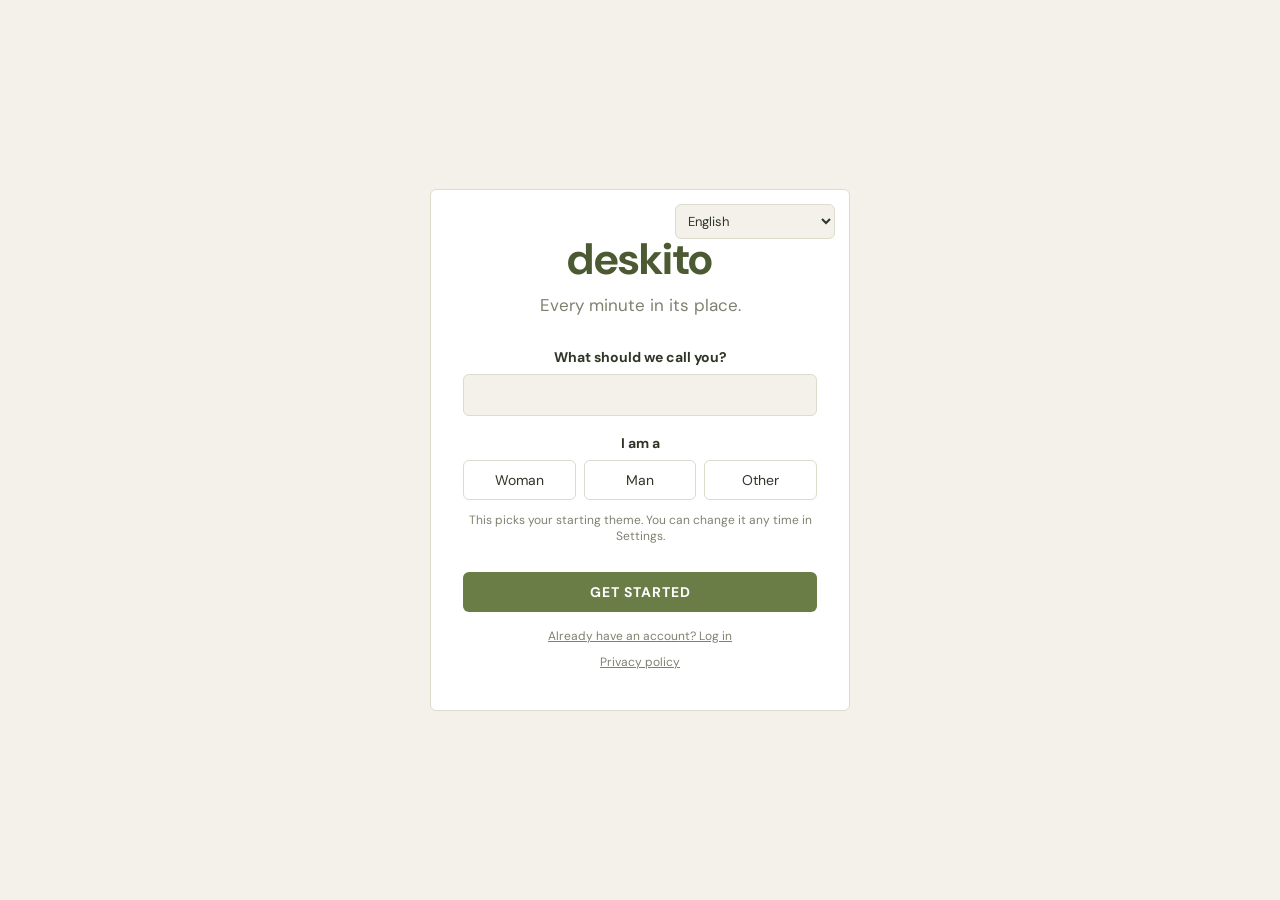
==== index.html @ 8acd98af "Stop the timer when the computer turns off or goes to sleep - While a timer runs, the computer notes" ====
<!DOCTYPE html>
<html lang="en" data-theme="neutral">
<head>
  <meta charset="UTF-8">
  <meta name="viewport" content="width=device-width, initial-scale=1.0">
  <title>Deskito</title>
  <link id="favicon" rel="icon" type="image/svg+xml" href="icon.svg">
  <link rel="manifest" href="manifest.webmanifest">
  <link rel="apple-touch-icon" href="icons/apple-touch-icon.png">
  <meta name="theme-color" content="#241a4d">
  <meta name="apple-mobile-web-app-title" content="Deskito">
  <meta name="description" content="Every minute in its place.">
  <link rel="preconnect" href="https://fonts.googleapis.com">
  <link rel="stylesheet" href="https://fonts.googleapis.com/css2?family=Playfair+Display:ital,wght@0,700;1,700&family=Nunito:wght@400;700&family=Bodoni+Moda:wght@700;800&family=Lato:wght@400;700&family=DM+Sans:wght@400;700&family=Inter:wght@500;600;700&display=swap">
  <link rel="stylesheet" href="styles.css">
  <script src="theme.js"></script>
  <script src="i18n.js"></script>
</head>
<body>
  <header class="topbar">
    <span class="brand">
      <img id="mood-icon" class="mood-icon" src="icon.svg" alt="" width="34" height="34">
      <span class="logo">deskito</span>
    </span>
    <span class="user-area">
      <span id="sync-badge" class="sync-badge"></span>
      <span id="user-name" class="user-name"></span>
    </span>
  </header>

  <div class="layout">
    <nav class="sidebar">
      <a href="#" class="nav-item active" data-view="tracker">Time Tracker</a>
      <a href="#" class="nav-item" data-view="calendar">Calendar</a>
      <a href="#" class="nav-item" data-view="reports">Reports</a>
      <a href="#" class="nav-item" data-view="projects">Projects</a>
      <a href="#" class="nav-item" data-view="settings">Settings</a>
    </nav>

    <main class="content">
      <div class="view tracker-layout" data-view="tracker">
        <div class="tracker-main">
        <div id="notify-banner" class="notify-banner" hidden>
          <span>Allow notifications so Deskito can remind you about events, breaks and alarms, also when it's in the background.</span>
          <button type="button" id="notify-allow" class="start-button small">ALLOW</button>
          <button type="button" id="notify-later" class="link-button">Not now</button>
        </div>
        <section class="timer-bar">
          <input type="text" id="description" placeholder="What are you working on?">
          <select id="entry-type" class="picker" title="Type"></select>
          <select id="entry-project" class="picker" title="Project"></select>
          <details id="entry-tags" class="tag-picker"></details>

          <div id="timer-fields" class="mode-fields">
            <span class="clock"><span id="clock-main">00:00:00</span><span id="clock-fraction" class="clock-fraction">.00</span></span>
            <button id="start-stop" class="start-button">START</button>
            <button id="discard-timer" class="icon-button" title="Discard this timer without saving" hidden>✕</button>
          </div>

          <div id="manual-fields" class="mode-fields" hidden>
            <input type="date" id="manual-date" class="picker">
            <input type="time" id="manual-start" class="picker" title="Start">
            <span>–</span>
            <input type="time" id="manual-end" class="picker" title="End">
            <button id="manual-add" class="start-button">ADD</button>
          </div>

          <div class="mode-switch">
            <button class="mode-button selected" data-mode="timer" title="Timer mode">⏱</button>
            <button class="mode-button" data-mode="manual" title="Manual mode">☰</button>
          </div>
        </section>

        <section class="pomodoro">
          <div class="pomo-display">
            <span id="pomo-phase" class="pomo-phase">Focus</span>
            <span id="pomo-time" class="pomo-time">25:00</span>
          </div>
          <div class="pomo-settings">
            <div class="pomo-presets">
              <button class="pomo-preset" data-work="25" data-break="5">25 / 5</button>
              <button class="pomo-preset" data-work="50" data-break="10">50 / 10</button>
              <button class="pomo-preset" data-work="30" data-break="20">30 / 20</button>
            </div>
            <label class="pomo-custom">
              Own:
              <input id="pomo-work" class="picker tiny" type="number" min="1" max="180" data-pref="pomoWork" title="Focus minutes">
              /
              <input id="pomo-break" class="picker tiny" type="number" min="1" max="120" data-pref="pomoBreak" title="Break minutes">
              min
            </label>
            <label class="checkbox-row"><input type="checkbox" data-pref="pomoTrack"> Track time while focusing</label>
          </div>
          <div class="pomo-controls">
            <button id="pomo-start" class="start-button">START FOCUS</button>
            <button id="pomo-reset" class="secondary-button">Reset</button>
          </div>
        </section>

        <section class="upcoming">
          <div class="week-header">
            <h2>Upcoming</h2>
          </div>
          <form id="upcoming-form" class="upcoming-form">
            <input id="upcoming-title" class="upcoming-title" type="text" placeholder="What's coming up?" required>
            <input id="upcoming-date" type="date" class="picker" title="Date" required>
            <input id="upcoming-start" type="time" class="picker" title="From (optional)">
            <span>–</span>
            <input id="upcoming-end" type="time" class="picker" title="To (optional)">
            <button type="submit" class="start-button">ADD</button>
            <div class="upcoming-options">
              <label class="checkbox-row"><input type="checkbox" id="upcoming-auto-start"> Start the timer automatically</label>
              <select id="upcoming-reminder" class="picker" title="Remind me">
                <option value="">No reminder</option>
                <option value="10">10 min before</option>
                <option value="30">30 min before</option>
                <option value="60">1 hour before</option>
                <option value="120">2 hours before</option>
                <option value="1440">1 day before</option>
              </select>
              <button type="button" id="upcoming-more" class="link-button">More options (end day, notes…)</button>
            </div>
          </form>
          <div id="upcoming-list"></div>
        </section>

        <section class="entries">
          <div class="week-header">
            <h2>Your time</h2>
            <span id="week-total" class="week-total"></span>
          </div>
          <p id="empty-message" class="empty">No time entries yet. Start the timer to track your first one.</p>
          <div id="entry-days"></div>
        </section>
        </div>

        <aside class="tracker-side">
          <div class="mini-cal">
            <div class="mini-header">
              <button id="mini-prev" class="icon-button" title="Previous month">‹</button>
              <span id="mini-month" class="mini-month"></span>
              <button id="mini-next" class="icon-button" title="Next month">›</button>
            </div>
            <div id="mini-grid" class="mini-grid"></div>
            <div class="mini-legend">
              <span><i class="plan-dot plan-task"></i>Task</span>
              <span><i class="plan-dot plan-meeting"></i>Meeting</span>
              <span><i class="plan-dot plan-plan"></i>Plan</span>
              <span><i class="plan-dot plan-other"></i>Other</span>
              <span><i class="mini-line legend"></i>Tracked</span>
            </div>
            <div class="mini-agenda">
              <div id="mini-day-title" class="mini-day-title"></div>
              <ul id="mini-day-list" class="mini-day-list"></ul>
              <div class="mini-actions">
                <button id="mini-add" class="secondary-button small">+ Add plan</button>
                <button id="mini-open" class="secondary-button small">Open in calendar</button>
              </div>
            </div>
          </div>
          <div class="mini-cal alarms-card">
            <div class="mini-header"><span class="mini-month">⏰ Alarms</span></div>
            <form id="alarm-form" class="alarm-form">
              <input id="alarm-time" type="time" class="picker" required>
              <select id="alarm-repeat" class="picker" title="Repeat">
                <option value="once">Once</option>
                <option value="daily">Every day</option>
                <option value="weekdays">Weekdays</option>
                <option value="weekends">Weekends</option>
              </select>
              <input id="alarm-label" type="text" class="text-input small" placeholder="Label (optional)">
              <button type="submit" class="start-button small">ADD</button>
            </form>
            <ul id="alarm-list" class="alarm-list"></ul>
            <p class="hint left">Signed in, alarms pop up even when Deskito is closed. Otherwise keep it open or minimised.</p>
          </div>
        </aside>
      </div>

      <div class="view" data-view="calendar" hidden>
        <div class="cal-toolbar">
          <h2 id="cal-title" class="page-title cal-title"></h2>
          <div class="cal-nav">
            <button id="cal-prev" class="secondary-button small" title="Previous">‹</button>
            <button id="cal-today" class="secondary-button small">Today</button>
            <button id="cal-next" class="secondary-button small" title="Next">›</button>
          </div>
          <div class="cal-views">
            <button class="cal-view-button pomo-preset" data-cal-view="week">Week</button>
            <button class="cal-view-button pomo-preset" data-cal-view="month">Month</button>
          </div>
          <label class="checkbox-row"><input type="checkbox" id="cal-show-tracked" checked> Show tracked time</label>
          <label id="cal-shared-row" class="checkbox-row" hidden><input type="checkbox" id="cal-show-shared" checked> Show shared calendars</label>
          <span class="spacer"></span>
          <button id="cal-add" class="start-button">+ ADD PLAN</button>
        </div>
        <p class="cal-hint">Click an empty spot in the week to plan something at that time.</p>
        <div id="cal-body" class="cal-body"></div>
      </div>

      <div class="view" data-view="reports" hidden>
        <div class="cal-toolbar">
          <h2 class="page-title cal-title">Reports</h2>
          <span class="spacer"></span>
          <button id="export-csv" class="secondary-button small">⬇ Export to Excel (CSV)</button>
          <button id="export-pdf" class="secondary-button small">🖨 Print / save as PDF</button>
        </div>

        <div class="panel report-filters">
          <select id="report-range" class="picker" title="Period">
            <option value="today">Today</option>
            <option value="this-week" selected>This week</option>
            <option value="last-week">Last week</option>
            <option value="this-month">This month</option>
            <option value="last-month">Last month</option>
            <option value="this-year">This year</option>
            <option value="custom">Custom…</option>
          </select>
          <span id="report-custom" class="report-custom" hidden>
            <input id="report-from" type="date" class="picker"> – <input id="report-to" type="date" class="picker">
          </span>
          <select id="report-project" class="picker" title="Project"></select>
          <select id="report-tag" class="picker" title="Tag"></select>
          <select id="report-type" class="picker" title="Type"></select>
          <input id="report-text" type="search" class="picker" placeholder="Description contains…">
        </div>

        <div class="report-tabs">
          <button class="report-tab pomo-preset selected" data-report-tab="summary">Summary</button>
          <button class="report-tab pomo-preset" data-report-tab="detailed">Detailed</button>
          <button class="report-tab pomo-preset" data-report-tab="weekly">Weekly</button>
          <button class="report-tab pomo-preset" data-report-tab="attendance">Attendance</button>
          <button class="report-tab pomo-preset" data-report-tab="assignments">Planned vs tracked</button>
        </div>

        <div id="report-body" class="report-body"></div>
      </div>

      <div class="view" data-view="projects" hidden>
        <h2 class="page-title">Projects</h2>
        <form id="project-form" class="panel inline-form">
          <input id="project-name" class="text-input" type="text" placeholder="Project name" required>
          <input id="project-color" type="color" class="color-input" title="Colour">
          <input id="project-budget" class="text-input small" type="number" min="0" step="0.5" placeholder="Budget (hours)">
          <select id="project-privacy" class="picker">
            <option value="public">Public</option>
            <option value="private">Private</option>
          </select>
          <button type="submit" class="start-button">ADD PROJECT</button>
        </form>

        <label class="checkbox-row"><input type="checkbox" id="show-archived"> Show archived projects</label>
        <div id="project-list" class="project-list"></div>

        <h2 class="page-title section-title">Tags</h2>
        <form id="tag-form" class="panel inline-form">
          <input id="tag-name" class="text-input" type="text" placeholder="Tag name, e.g. admin" required>
          <button type="submit" class="start-button">ADD TAG</button>
        </form>
        <div id="tag-list" class="chip-list"></div>
      </div>

      <div class="view" data-view="settings" hidden>
        <h2 class="page-title">Settings</h2>
        <div class="panel">
          <label class="field-label" for="settings-language">Language</label>
          <select id="settings-language" class="picker language-select"></select>
          <label class="field-label" for="settings-name">Your name</label>
          <input id="settings-name" class="text-input" type="text">

          <p class="field-label">Theme</p>
          <div class="theme-options">
            <button type="button" class="theme-option" data-theme-choice="feminine">
              <span class="swatches"><i style="background:#fdf6f4"></i><i style="background:#d77a93"></i><i style="background:#a14e67"></i></span>
              Feminine
            </button>
            <button type="button" class="theme-option" data-theme-choice="old-money">
              <span class="swatches"><i style="background:#14213a"></i><i style="background:#b89b5e"></i><i style="background:#6e1f2b"></i></span>
              Old money
            </button>
            <button type="button" class="theme-option" data-theme-choice="neutral">
              <span class="swatches"><i style="background:#f3f1ea"></i><i style="background:#6b7d47"></i><i style="background:#4b5a32"></i></span>
              Neutral
            </button>
          </div>

          <p class="field-label">Appearance</p>
          <div class="appearance-options">
            <button type="button" class="pomo-preset appearance-option" data-appearance="light">☀ Light</button>
            <button type="button" class="pomo-preset appearance-option" data-appearance="dark">🌙 Dark</button>
            <button type="button" class="pomo-preset appearance-option" data-appearance="system">💻 Same as my device</button>
          </div>
          <p id="device-mode" class="hint left"></p>

          <p class="field-label">Welcome screen</p>
          <button type="button" id="show-welcome" class="secondary-button">Show welcome screen again</button>
        </div>

        <h2 class="page-title section-title">Account</h2>
        <div class="panel settings-list">
          <div id="account-signed-out">
            <p class="setting-row">Create a free account to keep your data safe and use Deskito on all your devices.</p>
            <div class="project-actions">
              <button type="button" id="account-signup" class="start-button small">CREATE ACCOUNT</button>
              <button type="button" id="account-login" class="secondary-button small">Log in</button>
            </div>
          </div>
          <div id="account-signed-in" hidden>
            <p id="account-email" class="account-email"></p>
            <p id="account-status" class="setting-row"></p>
            <div class="project-actions">
              <button type="button" id="account-sync" class="secondary-button small">Sync now</button>
              <button type="button" id="account-logout" class="secondary-button small">Log out</button>
            </div>
          </div>
        </div>

        <h2 class="page-title section-title">Sharing</h2>
        <div class="panel settings-list">
          <p id="sharing-signed-out" class="setting-row">Log in to share your calendar with someone.</p>
          <div id="sharing-signed-in" hidden>
            <p class="setting-row">Share your calendar with someone you choose. They can see your plans, but can't change them.</p>
            <form id="share-form" class="inline-row share-form">
              <input id="share-email" class="text-input" type="email" placeholder="Their email" required>
              <button type="submit" class="start-button small">SEND REQUEST</button>
            </form>
            <div id="share-lists" class="share-lists"></div>
          </div>
        </div>

        <h2 class="page-title section-title">Help from Deskito support</h2>
        <div class="panel settings-list">
          <p class="setting-row">Your synced data is locked on your device, so nobody else can read it – not even Deskito. If you need help, you can give support a copy of your data. You can take it back at any time.</p>
          <p id="support-signed-out" class="setting-row">Log in first to use this.</p>
          <div id="support-signed-in" hidden>
            <p id="support-status" class="account-email"></p>
            <div class="project-actions">
              <button type="button" id="support-give" class="secondary-button small">Give support access</button>
              <button type="button" id="support-update" class="secondary-button small" hidden>Update the copy</button>
              <button type="button" id="support-take-back" class="secondary-button small danger" hidden>Take back access</button>
            </div>
          </div>
          <p class="setting-row"><a class="privacy-link" href="privacy.html" target="_blank" rel="noopener">Privacy policy</a></p>
        </div>

        <h2 class="page-title section-title">Backup</h2>
        <div class="panel settings-list">
          <p class="setting-row">Your data lives only in this browser. Download a backup now and then, and use it to move your data to another computer or browser.</p>
          <div class="project-actions">
            <button type="button" id="backup-download" class="secondary-button small">⬇ Download backup</button>
            <label class="secondary-button small file-button">
              ⬆ Restore from backup
              <input id="backup-restore" type="file" accept=".json,application/json" hidden>
            </label>
          </div>
          <p class="setting-row">Start fresh (download a backup first if you might want it back):</p>
          <div class="project-actions">
            <button type="button" id="clear-entries" class="secondary-button small danger">Delete all time entries</button>
            <button type="button" id="clear-plans" class="secondary-button small danger">Delete all calendar plans</button>
          </div>
        </div>

        <h2 class="page-title section-title">Breaks</h2>
        <div class="panel settings-list">
          <label class="checkbox-row"><input type="checkbox" data-pref="breakAlarm"> Remind me to take a break automatically</label>
          <label class="setting-row">
            After working for
            <input class="picker tiny" type="number" min="5" max="480" data-pref="breakAfterMin"> <span>minutes,</span>
            <span>take a</span>
            <input class="picker tiny" type="number" min="1" max="120" data-pref="breakLengthMin"> minute break
          </label>
        </div>

        <h2 class="page-title section-title">Reminders</h2>
        <div class="panel settings-list">
          <label class="checkbox-row"><input type="checkbox" data-pref="remindTrack"> Remind me when I'm not tracking</label>
          <label class="setting-row">
            Every
            <input class="picker tiny" type="number" min="5" max="240" data-pref="remindEveryMin"> <span>minutes,</span>
            <span>on weekdays between</span>
            <input class="picker" type="time" data-pref="workStart"> and
            <input class="picker" type="time" data-pref="workEnd">
          </label>
          <label class="setting-row">
            Warn me if a timer runs longer than
            <input class="picker tiny" type="number" min="1" max="24" data-pref="longTimerHours"> hours
          </label>
          <label class="checkbox-row"><input type="checkbox" data-pref="stopWhenAway"> Stop the timer when my computer turns off or goes to sleep</label>
          <label class="setting-row">
            When it was away for more than
            <input class="picker tiny" type="number" min="2" max="240" data-pref="awayStopMin"> minutes
          </label>
          <p class="hint left">It stops at the moment the computer went away. Not on phones and tablets, since they pause apps all the time.</p>
          <div class="notify-test-row">
            <button type="button" id="allow-notifications" class="secondary-button small">Allow desktop notifications</button>
            <button type="button" id="test-notification" class="secondary-button small">Send a test in 10 seconds</button>
          </div>
          <p class="hint left">Press the test, then switch to another app (like Discord). If nothing pops up:</p>
          <ul class="notify-tips">
            <li>Windows: Settings → System → Notifications → turn on your browser, and turn off Do not disturb.</li>
            <li>Windows may hide pop-ups while a game or full-screen app is open (Settings → System → Notifications → Turn on do not disturb automatically).</li>
            <li>Edge puts background tabs to sleep: install Deskito as an app, or add it under Settings → System and performance → Never put these sites to sleep.</li>
            <li>Signed in? Then alarms and reminders also arrive when Deskito is closed. Not signed in, Deskito has to stay open (minimised is fine).</li>
          </ul>
        </div>
      </div>
    </main>
  </div>

  <div id="welcome" class="welcome" hidden>
    <form id="welcome-form" class="welcome-card">
      <select id="welcome-language" class="picker language-select welcome-language" title="Language"></select>
      <h1 class="welcome-logo">deskito</h1>
      <p class="slogan">Every minute in its place.</p>

      <label class="field-label" for="welcome-name">What should we call you?</label>
      <input id="welcome-name" class="text-input" type="text" required autocomplete="given-name">

      <p class="field-label">I am a</p>
      <div class="choices">
        <label class="choice"><input type="radio" name="answer" value="woman" required><span>Woman</span></label>
        <label class="choice"><input type="radio" name="answer" value="man"><span>Man</span></label>
        <label class="choice"><input type="radio" name="answer" value="other"><span>Other</span></label>
      </div>
      <p class="hint">This picks your starting theme. You can change it any time in Settings.</p>

      <button type="submit" class="start-button">GET STARTED</button>
      <button type="button" id="welcome-login" class="link-button welcome-login">Already have an account? Log in</button>
      <a class="privacy-link welcome-privacy" href="privacy.html" target="_blank" rel="noopener">Privacy policy</a>
    </form>
  </div>

  <dialog id="auth-dialog" class="dialog auth-dialog">
    <form id="auth-form">
      <h2 id="auth-title" class="page-title">Log in</h2>
      <p id="auth-intro" class="setting-row" hidden></p>
      <div id="auth-email-row">
        <label class="field-label" for="auth-email">Email</label>
        <input id="auth-email" class="text-input" type="email" autocomplete="email" required>
      </div>
      <div id="auth-password-row">
        <label class="field-label" for="auth-password">Password</label>
        <input id="auth-password" class="text-input" type="password" autocomplete="current-password" minlength="6" required>
      </div>
      <p id="auth-message" class="auth-message" hidden></p>
      <div class="auth-links">
        <button type="button" id="auth-switch" class="link-button"></button>
        <button type="button" id="auth-forgot" class="link-button">Forgot password?</button>
      </div>
      <div class="dialog-actions">
        <span class="spacer"></span>
        <button type="button" id="auth-cancel" class="secondary-button">Cancel</button>
        <button type="submit" id="auth-submit" class="start-button">LOG IN</button>
      </div>
    </form>
  </dialog>

  <dialog id="vault-dialog" class="dialog auth-dialog">
    <form id="vault-form">
      <h2 id="vault-title" class="page-title">Unlock your data</h2>
      <p id="vault-text" class="setting-row"></p>
      <div id="vault-recovery-row" hidden>
        <label class="field-label" for="vault-recovery">Recovery key</label>
        <input id="vault-recovery" class="text-input recovery-input" type="text" autocomplete="off" spellcheck="false" placeholder="XXXX-XXXX-XXXX-XXXX-XXXX">
      </div>
      <div id="vault-password-row">
        <label class="field-label" for="vault-password">Password</label>
        <input id="vault-password" class="text-input" type="password" autocomplete="current-password">
      </div>
      <div id="vault-show-row" hidden>
        <p id="vault-show-key" class="recovery-key"></p>
        <div class="project-actions">
          <button type="button" id="vault-copy" class="secondary-button small">Copy</button>
          <button type="button" id="vault-download" class="secondary-button small">⬇ Download as a file</button>
        </div>
        <label class="checkbox-row saved-check"><input type="checkbox" id="vault-saved"> I've saved my recovery key</label>
      </div>
      <p id="vault-message" class="auth-message error" hidden></p>
      <div class="auth-links">
        <button type="button" id="vault-link-a" class="link-button" hidden></button>
        <button type="button" id="vault-link-b" class="link-button" hidden></button>
      </div>
      <div class="dialog-actions">
        <span class="spacer"></span>
        <button type="button" id="vault-cancel" class="secondary-button">Cancel</button>
        <button type="submit" id="vault-submit" class="start-button">UNLOCK</button>
      </div>
    </form>
  </dialog>

  <dialog id="alarm-dialog" class="dialog alarm-dialog">
    <p class="alarm-ring-icon">⏰</p>
    <p id="alarm-ring-time" class="alarm-ring-time"></p>
    <p id="alarm-ring-label" class="alarm-ring-label"></p>
    <div class="dialog-actions">
      <button type="button" id="alarm-snooze" class="secondary-button">Snooze 5 min</button>
      <span class="spacer"></span>
      <button type="button" id="alarm-stop" class="start-button">STOP</button>
    </div>
  </dialog>

  <dialog id="confirm-dialog" class="dialog confirm-dialog">
    <p class="confirm-message"></p>
    <div class="dialog-actions">
      <span class="spacer"></span>
      <button type="button" class="secondary-button confirm-no">Cancel</button>
      <button type="button" class="start-button confirm-yes">Delete</button>
    </div>
  </dialog>

  <div id="toasts" class="toasts" aria-live="polite"></div>
  <div id="chart-tip" class="chart-tip" hidden></div>

  <dialog id="plan-dialog" class="dialog">
    <form id="plan-form">
      <h2 id="plan-dialog-title" class="page-title">New plan</h2>
      <label class="field-label" for="plan-title">What</label>
      <input id="plan-title" class="text-input" type="text" placeholder="e.g. Team meeting" required>

      <div class="dialog-row">
        <div>
          <label class="field-label" for="plan-type">Type</label>
          <select id="plan-type" class="picker"></select>
        </div>
        <div>
          <label class="field-label" for="plan-project">Project</label>
          <select id="plan-project" class="picker"></select>
        </div>
        <div>
          <label class="field-label" for="plan-color">Colour</label>
          <div class="plan-color-field">
            <input id="plan-color" type="color" class="color-input">
            <button type="button" id="plan-color-reset" class="link-button" hidden>Use type colour</button>
          </div>
        </div>
      </div>

      <div id="plan-other-row" hidden>
        <label class="field-label" for="plan-other-label">What kind of thing is it?</label>
        <input id="plan-other-label" class="text-input" type="text" placeholder="e.g. Date, Trip, Dentist, Birthday" list="other-suggestions">
        <datalist id="other-suggestions">
          <option value="Date">
          <option value="Trip">
          <option value="Appointment">
          <option value="Birthday">
          <option value="Sport">
          <option value="Personal">
          <option value="Shopping">
          <option value="Concert">
          <option value="Night out">
          <option value="Party">
          <option value="Exam">
          <option value="Class">
          <option value="Gym">
        </datalist>
      </div>

      <div class="dialog-row">
        <div>
          <label class="field-label" for="plan-date">Starts</label>
          <input id="plan-date" type="date" class="picker" required>
        </div>
        <div>
          <label class="field-label" for="plan-start">At</label>
          <input id="plan-start" type="time" class="picker">
        </div>
      </div>
      <div class="dialog-row">
        <div>
          <label class="field-label" for="plan-end-date">Ends</label>
          <input id="plan-end-date" type="date" class="picker">
        </div>
        <div>
          <label class="field-label" for="plan-end">At</label>
          <input id="plan-end" type="time" class="picker">
        </div>
      </div>
      <p class="hint left">No times = all day. No end = it has no set end.</p>

      <label class="checkbox-row plan-option"><input type="checkbox" id="plan-auto-start"> Start the timer automatically when it begins</label>

      <p class="field-label">Remind me</p>
      <div class="reminder-options" id="plan-reminders">
        <label class="reminder-option"><input type="checkbox" value="10"> <span>10 min before</span></label>
        <label class="reminder-option"><input type="checkbox" value="30"> <span>30 min before</span></label>
        <label class="reminder-option"><input type="checkbox" value="60"> <span>1 hour before</span></label>
        <label class="reminder-option"><input type="checkbox" value="120"> <span>2 hours before</span></label>
        <label class="reminder-option"><input type="checkbox" value="1440"> <span>1 day before</span></label>
      </div>

      <label class="field-label" for="plan-notes">Notes</label>
      <textarea id="plan-notes" class="text-input notes" rows="3"></textarea>

      <div class="dialog-actions">
        <button type="button" id="plan-delete" class="secondary-button danger">Delete</button>
        <button type="button" id="plan-timer" class="secondary-button">▶ Start timer</button>
        <button type="button" id="plan-done" class="secondary-button">✓ Mark as done</button>
        <span class="spacer"></span>
        <button type="button" id="plan-cancel" class="secondary-button">Cancel</button>
        <button type="submit" class="start-button">SAVE</button>
      </div>
    </form>
  </dialog>

  <dialog id="entry-dialog" class="dialog">
    <form id="entry-form">
      <h2 class="page-title">Edit entry</h2>
      <label class="field-label" for="edit-description">Description</label>
      <input id="edit-description" class="text-input" type="text">

      <div class="dialog-row">
        <div>
          <label class="field-label" for="edit-type">Type</label>
          <select id="edit-type" class="picker"></select>
        </div>
        <div>
          <label class="field-label" for="edit-project">Project</label>
          <select id="edit-project" class="picker"></select>
        </div>
      </div>

      <p class="field-label">Tags</p>
      <details id="edit-tags" class="tag-picker"></details>

      <div class="dialog-row">
        <div>
          <label class="field-label" for="edit-date">Date</label>
          <input id="edit-date" type="date" class="picker" required>
        </div>
        <div>
          <label class="field-label" for="edit-start">Start</label>
          <input id="edit-start" type="time" class="picker" required>
        </div>
        <div>
          <label class="field-label" for="edit-end">End</label>
          <input id="edit-end" type="time" class="picker" required>
        </div>
      </div>

      <div class="dialog-actions">
        <button type="button" id="edit-delete" class="secondary-button danger">Delete</button>
        <span class="spacer"></span>
        <button type="button" id="edit-cancel" class="secondary-button">Cancel</button>
        <button type="submit" class="start-button">SAVE</button>
      </div>
    </form>
  </dialog>

  <script src="lang/bs.js"></script>
  <script src="lang/hr.js"></script>
  <script src="lang/sr.js"></script>
  <script src="lang/tr.js"></script>
  <script src="lang/de.js"></script>
  <script src="lang/fr.js"></script>
  <script src="lang/it.js"></script>
  <script src="lang/zh.js"></script>
  <script src="lang/ja.js"></script>
  <script src="lang/ko.js"></script>
  <script src="lang/ar.js"></script>
  <script src="lang/accounts.js"></script>
  <script src="lang/sharing.js"></script>
  <script src="lang/privacy.js"></script>
  <script src="lang/events.js"></script>
  <script src="lang/reminders.js"></script>
  <script src="lang/notifications.js"></script>
  <script>
    translatePage();
    fillLanguageSelects();
  </script>
  <script src="data.js"></script>
  <script src="app.js"></script>
  <script src="projects.js"></script>
  <script src="welcome.js"></script>
  <script src="nav.js"></script>
  <script src="settings.js"></script>
  <script src="pomodoro.js"></script>
  <script src="calendar.js"></script>
  <script src="events.js"></script>
  <script src="reminders.js"></script>
  <script src="away.js"></script>
  <script src="reports.js"></script>
  <script src="icons.js"></script>
  <!-- Supabase's official code (version 2.49.4), kept in the project so it works offline -->
  <script src="vendor/supabase.js"></script>
  <script src="crypto.js"></script>
  <script src="vault.js"></script>
  <script src="sync.js"></script>
  <script src="sharing.js"></script>
  <script src="support.js"></script>
  <script src="push.js"></script>
  <script>
    // Works offline once installed (only on the website, not when opened as a file)
    if ("serviceWorker" in navigator && location.protocol.startsWith("http")) {
      // When a newer version takes over, reload once so the page uses the new files
      const hadOlderVersion = Boolean(navigator.serviceWorker.controller);
      navigator.serviceWorker.addEventListener("controllerchange", () => {
        if (hadOlderVersion) location.reload();
      });
      navigator.serviceWorker.register("sw.js");
    }
  </script>
</body>
</html>
---- styles.css ----
* {
  box-sizing: border-box;
  margin: 0;
  padding: 0;
}

/* Themes: each one sets the same list of colours, fonts and shapes */
[data-theme="feminine"] {
  --bg: #fdf6f4;
  --surface: #fff;
  --sidebar-bg: #fff;
  --border: #f3dfe0;
  --text: #5a3f47;
  --text-muted: #a1838a;
  --topbar-bg: #fff;
  --topbar-border: #f3dfe0;
  --logo-color: #c06c84;
  --heading-color: #c06c84;
  --plan-task: #d77a93;
  --plan-meeting: #9b6fb5;
  --plan-plan: #e8a87c;
  --plan-other: #7fb7a4;
  --logo-style: italic;
  --logo-case: none;
  --logo-spacing: 0;
  --nav-text: #9b7f86;
  --nav-hover-bg: #fdf0f2;
  --nav-active-bg: #fbe4e8;
  --nav-active-text: #b0566f;
  --accent: #d77a93;
  --button-bg: #d77a93;
  --button-hover: #c4627d;
  --button-text: #fff;
  --button-border: transparent;
  --stop-bg: #a14e67;
  --stop-hover: #8a3f56;
  --radius: 14px;
  --button-radius: 22px;
  --shadow: 0 2px 10px rgba(192, 108, 132, 0.12);
  --font-body: "Nunito", sans-serif;
  --font-heading: "Playfair Display", serif;
  --font-numbers: "Nunito", sans-serif;
  --numbers-weight: 700;
}

[data-theme="old-money"] {
  --bg: #f6f1e6;
  --surface: #fffdf8;
  --sidebar-bg: #1b2a47;
  --border: #ddd0ae;
  --text: #1f2a3c;
  --text-muted: #7a7462;
  --topbar-bg: #14213a;
  --topbar-border: #b89b5e;
  --logo-color: #d4b876;
  --heading-color: #14213a;
  --plan-task: #b89b5e;
  --plan-meeting: #6e1f2b;
  --plan-plan: #2f5d50;
  --plan-other: #7a7462;
  --logo-style: normal;
  --logo-case: uppercase;
  --logo-spacing: 3px;
  --nav-text: #b9c0cf;
  --nav-hover-bg: #22335a;
  --nav-active-bg: #22335a;
  --nav-active-text: #f6f1e6;
  --accent: #b89b5e;
  --button-bg: #14213a;
  --button-hover: #22335a;
  --button-text: #f6f1e6;
  --button-border: #b89b5e;
  --stop-bg: #6e1f2b;
  --stop-hover: #571822;
  --radius: 0;
  --button-radius: 0;
  --shadow: none;
  --font-body: "Lato", sans-serif;
  --font-heading: "Bodoni Moda", serif;
  --font-numbers: "Bodoni Moda", serif;
  --numbers-weight: 800;
}

[data-theme="neutral"] {
  --bg: #f3f1ea;
  --surface: #fff;
  --sidebar-bg: #e7e5da;
  --border: #dcdccd;
  --text: #2f3527;
  --text-muted: #7d826f;
  --topbar-bg: #4b5a32;
  --topbar-border: #4b5a32;
  --logo-color: #eef0e2;
  --heading-color: #4b5a32;
  --plan-task: #6b7d47;
  --plan-meeting: #8a5a3b;
  --plan-plan: #c2a878;
  --plan-other: #4a90a4;
  --logo-style: normal;
  --logo-case: none;
  --logo-spacing: 0;
  --nav-text: #616a52;
  --nav-hover-bg: #dedcce;
  --nav-active-bg: #d6dcc4;
  --nav-active-text: #3a4626;
  --accent: #6b7d47;
  --button-bg: #6b7d47;
  --button-hover: #5a6b3a;
  --button-text: #fff;
  --button-border: transparent;
  --stop-bg: #8a5a3b;
  --stop-hover: #74492f;
  --radius: 6px;
  --button-radius: 6px;
  --shadow: none;
  --font-body: "DM Sans", sans-serif;
  --font-heading: "DM Sans", sans-serif;
  --font-numbers: "DM Sans", sans-serif;
  --numbers-weight: 700;
}

/* Dark versions: same themes, night colours */
[data-mode="dark"] {
  color-scheme: dark;
}

[data-theme="feminine"][data-mode="dark"] {
  --bg: #1f1418;
  --surface: #2a1c22;
  --sidebar-bg: #241820;
  --border: #3d2a32;
  --text: #f3e4e8;
  --text-muted: #b8939d;
  --topbar-bg: #2a1c22;
  --topbar-border: #3d2a32;
  --logo-color: #e89aae;
  --heading-color: #e89aae;
  --plan-task: #e88aa3;
  --plan-meeting: #b48ac9;
  --plan-plan: #e8a87c;
  --plan-other: #7fb7a4;
  --nav-text: #c7a3ad;
  --nav-hover-bg: #33222a;
  --nav-active-bg: #40262f;
  --nav-active-text: #f4b6c6;
  --accent: #e88aa3;
  --button-bg: #d77a93;
  --button-hover: #e38ea5;
  --button-text: #fff;
  --stop-bg: #c75d7c;
  --stop-hover: #d66f8d;
  --shadow: 0 2px 10px rgba(0, 0, 0, 0.4);
}

[data-theme="old-money"][data-mode="dark"] {
  --bg: #0d1424;
  --surface: #141d31;
  --sidebar-bg: #0f1729;
  --border: #2a3550;
  --text: #ece4d2;
  --text-muted: #a39b86;
  --topbar-bg: #0a1020;
  --topbar-border: #b89b5e;
  --logo-color: #d4b876;
  --heading-color: #d4b876;
  --plan-task: #c9ad6e;
  --plan-meeting: #b04a5a;
  --plan-plan: #4f8f7c;
  --plan-other: #a39b86;
  --nav-text: #9aa3b8;
  --nav-hover-bg: #1a2540;
  --nav-active-bg: #1e2a47;
  --nav-active-text: #f6f1e6;
  --accent: #c9ad6e;
  --button-bg: #b89b5e;
  --button-hover: #c9ad6e;
  --button-text: #0d1424;
  --button-border: #b89b5e;
  --stop-bg: #8a2a38;
  --stop-hover: #a03444;
}

[data-theme="neutral"][data-mode="dark"] {
  --bg: #1a1d16;
  --surface: #23271e;
  --sidebar-bg: #1f2219;
  --border: #363b2d;
  --text: #e9ead9;
  --text-muted: #a0a58e;
  --topbar-bg: #2c3522;
  --topbar-border: #2c3522;
  --logo-color: #e9ead9;
  --heading-color: #b7c49a;
  --plan-task: #9aae6b;
  --plan-meeting: #b07a52;
  --plan-plan: #c9b285;
  --plan-other: #6fa9bd;
  --nav-text: #a9ae96;
  --nav-hover-bg: #2b3024;
  --nav-active-bg: #333b28;
  --nav-active-text: #d6dcc4;
  --accent: #9aae6b;
  --button-bg: #7d9150;
  --button-hover: #8ea25f;
  --button-text: #fff;
  --stop-bg: #a86b45;
  --stop-hover: #b97b54;
}

body {
  font-family: var(--font-body);
  background: var(--bg);
  color: var(--text);
}

/* Top bar */
.topbar {
  height: 56px;
  background: var(--topbar-bg);
  border-bottom: 2px solid var(--topbar-border);
  display: flex;
  align-items: center;
  justify-content: space-between;
  padding: 0 20px;
}

.user-name {
  color: var(--logo-color);
  font-size: 14px;
  font-weight: 700;
}

.logo {
  font-family: var(--font-heading);
  font-size: 22px;
  font-weight: 700;
  font-style: var(--logo-style);
  text-transform: var(--logo-case);
  letter-spacing: var(--logo-spacing);
  color: var(--logo-color);
}

/* Sidebar + content */
.layout {
  display: flex;
  min-height: calc(100vh - 56px);
}

.sidebar {
  width: 200px;
  background: var(--sidebar-bg);
  border-right: 1px solid var(--border);
  padding-top: 10px;
}

.nav-item {
  display: block;
  padding: 12px 20px;
  color: var(--nav-text);
  text-decoration: none;
  font-size: 14px;
  border-left: 3px solid transparent;
}

.nav-item:hover {
  background: var(--nav-hover-bg);
}

.nav-item.active {
  color: var(--nav-active-text);
  border-left-color: var(--accent);
  background: var(--nav-active-bg);
  font-weight: 700;
}

.content {
  flex: 1;
  padding: 30px;
}

/* Timer bar */
.timer-bar {
  display: flex;
  align-items: center;
  gap: 16px;
  background: var(--surface);
  border: 1px solid var(--border);
  border-radius: var(--radius);
  box-shadow: var(--shadow);
  padding: 10px 16px;
}

#description {
  flex: 1;
  border: none;
  background: transparent;
  color: var(--text);
  font-family: var(--font-body);
  font-size: 15px;
  padding: 8px;
  outline: none;
}

.clock {
  font-family: var(--font-numbers);
  font-weight: var(--numbers-weight);
  font-size: 20px;
  font-variant-numeric: tabular-nums;
  min-width: 140px;
  text-align: right;
}

.start-button {
  background: var(--button-bg);
  color: var(--button-text);
  border: 1px solid var(--button-border);
  border-radius: var(--button-radius);
  padding: 10px 28px;
  font-family: var(--font-heading);
  font-size: 14px;
  font-weight: 700;
  letter-spacing: 1px;
  cursor: pointer;
}

.start-button:hover {
  background: var(--button-hover);
}

.start-button.running {
  background: var(--stop-bg);
}

.start-button.running:hover {
  background: var(--stop-hover);
}

/* Entries */
.entries {
  margin-top: 30px;
}

.entries h2 {
  font-family: var(--font-heading);
  font-size: 16px;
  font-weight: 700;
  color: var(--text-muted);
  margin-bottom: 10px;
}

.empty {
  background: var(--surface);
  border: 1px solid var(--border);
  border-radius: var(--radius);
  padding: 20px;
  color: var(--text-muted);
  font-size: 14px;
}

.entry-list {
  list-style: none;
  background: var(--surface);
  border: 1px solid var(--border);
  border-radius: var(--radius);
  box-shadow: var(--shadow);
}

.entry-list:empty {
  display: none;
}

.entry {
  display: flex;
  align-items: center;
  gap: 16px;
  padding: 14px 16px;
  border-bottom: 1px solid var(--border);
  font-size: 14px;
}

.entry:last-child {
  border-bottom: none;
}

.entry-description {
  flex: 1;
}

.entry-description.no-description {
  color: var(--text-muted);
}

.entry-times {
  color: var(--text-muted);
}

.entry-duration {
  min-width: 90px;
  text-align: right;
  font-family: var(--font-numbers);
  font-weight: var(--numbers-weight);
  font-size: 16px;
  font-variant-numeric: tabular-nums;
}

/* Welcome screen */
.welcome {
  position: fixed;
  inset: 0;
  background: var(--bg);
  display: grid;
  place-items: center;
  padding: 16px;
}

.welcome[hidden] {
  display: none;
}

.welcome-card {
  width: 100%;
  max-width: 420px;
  background: var(--surface);
  border: 1px solid var(--border);
  border-radius: var(--radius);
  box-shadow: var(--shadow);
  padding: 40px 32px;
  text-align: center;
}

.welcome-logo {
  font-family: var(--font-heading);
  font-size: 44px;
  font-weight: 700;
  font-style: var(--logo-style);
  text-transform: var(--logo-case);
  letter-spacing: var(--logo-spacing);
  color: var(--heading-color);
}

.slogan {
  font-family: var(--font-heading);
  font-size: 17px;
  color: var(--text-muted);
  margin: 6px 0 32px;
}

.field-label {
  display: block;
  font-size: 14px;
  font-weight: 700;
  margin: 18px 0 8px;
}

.text-input {
  width: 100%;
  padding: 10px 12px;
  border: 1px solid var(--border);
  border-radius: var(--button-radius);
  background: var(--bg);
  color: var(--text);
  font-family: var(--font-body);
  font-size: 15px;
  text-align: center;
}

.text-input:focus {
  outline: 2px solid var(--accent);
  outline-offset: 1px;
}

.choices {
  display: flex;
  gap: 8px;
}

.choice {
  flex: 1;
  position: relative;
}

.choice input {
  position: absolute;
  opacity: 0;
}

.choice span {
  display: block;
  padding: 10px 0;
  border: 1px solid var(--border);
  border-radius: var(--button-radius);
  font-size: 14px;
  cursor: pointer;
}

.choice input:checked + span {
  background: var(--button-bg);
  border-color: var(--button-border);
  color: var(--button-text);
  font-weight: 700;
}

.choice input:focus-visible + span {
  outline: 2px solid var(--accent);
  outline-offset: 1px;
}

.hint {
  font-size: 12px;
  color: var(--text-muted);
  margin: 12px 0 28px;
}

.welcome-card .start-button {
  width: 100%;
}

/* Animations */
.theme-changing,
.theme-changing * {
  transition:
    background-color 0.8s ease,
    color 0.8s ease,
    border-color 0.8s ease,
    border-radius 0.8s ease,
    box-shadow 0.8s ease !important;
}

.welcome:not([hidden]) .welcome-card {
  animation: card-in 1.4s ease both;
}

.welcome.leaving {
  animation: fade-out 1.2s ease forwards;
}

.welcome.leaving .welcome-card {
  animation: card-out 1.2s ease forwards;
}

.app-entering .topbar,
.app-entering .layout {
  animation: app-in 1.4s ease 0.6s both;
}

@keyframes card-in {
  from {
    opacity: 0;
    transform: translateY(16px);
  }
}

@keyframes card-out {
  to {
    opacity: 0;
    transform: translateY(-16px) scale(0.97);
  }
}

@keyframes fade-out {
  to {
    opacity: 0;
  }
}

@keyframes app-in {
  from {
    opacity: 0;
    transform: translateY(14px);
  }
}

/* People who turn off animations in their system settings get none */
@media (prefers-reduced-motion: reduce) {
  *,
  *::before,
  *::after {
    animation: none !important;
    transition: none !important;
  }
}

/* Pages */
.view[hidden] {
  display: none;
}

.page-title {
  font-family: var(--font-heading);
  font-size: 24px;
  font-weight: 700;
  color: var(--heading-color);
  margin-bottom: 20px;
}

.panel {
  background: var(--surface);
  border: 1px solid var(--border);
  border-radius: var(--radius);
  box-shadow: var(--shadow);
  padding: 8px 24px 24px;
  max-width: 560px;
}

.panel .text-input {
  text-align: left;
  max-width: 320px;
}

/* Settings */
.theme-options {
  display: flex;
  flex-wrap: wrap;
  gap: 10px;
}

.theme-option {
  display: flex;
  flex-direction: column;
  align-items: center;
  gap: 8px;
  min-width: 120px;
  padding: 14px 12px;
  background: var(--bg);
  border: 2px solid var(--border);
  border-radius: var(--radius);
  color: var(--text);
  font-family: var(--font-body);
  font-size: 14px;
  cursor: pointer;
}

.theme-option.selected {
  border-color: var(--accent);
  font-weight: 700;
}

.swatches {
  display: flex;
  gap: 4px;
}

.swatches i {
  width: 18px;
  height: 18px;
  border-radius: 50%;
  border: 1px solid rgba(0, 0, 0, 0.12);
}

.secondary-button {
  background: transparent;
  color: var(--text);
  border: 1px solid var(--border);
  border-radius: var(--button-radius);
  padding: 9px 18px;
  font-family: var(--font-body);
  font-size: 14px;
  cursor: pointer;
}

.secondary-button:hover {
  border-color: var(--accent);
}

.clock-fraction {
  font-size: 0.7em;
  opacity: 0.75;
  margin-left: 1px;
}

/* Timer bar controls */
.timer-bar {
  flex-wrap: wrap;
}

.picker {
  padding: 7px 8px;
  border: 1px solid var(--border);
  border-radius: var(--button-radius);
  background: var(--bg);
  color: var(--text);
  font-family: var(--font-body);
  font-size: 13px;
  max-width: 200px;
}

.mode-fields {
  display: flex;
  align-items: center;
  gap: 10px;
}

.mode-fields[hidden] {
  display: none;
}

.mode-switch {
  display: flex;
  flex-direction: column;
  gap: 2px;
}

.mode-button {
  background: none;
  border: none;
  color: var(--text-muted);
  font-size: 13px;
  line-height: 1;
  padding: 3px 5px;
  cursor: pointer;
  border-radius: 4px;
}

.mode-button.selected {
  color: var(--accent);
  background: var(--bg);
}

/* Tag picker dropdown */
.tag-picker {
  position: relative;
}

.tag-picker summary {
  list-style: none;
  padding: 7px 10px;
  border: 1px solid var(--border);
  border-radius: var(--button-radius);
  background: var(--bg);
  font-size: 13px;
  cursor: pointer;
  max-width: 180px;
  white-space: nowrap;
  overflow: hidden;
  text-overflow: ellipsis;
}

.tag-picker summary::-webkit-details-marker {
  display: none;
}

.tag-menu {
  position: absolute;
  z-index: 10;
  top: calc(100% + 4px);
  left: 0;
  min-width: 200px;
  max-height: 240px;
  overflow-y: auto;
  background: var(--surface);
  border: 1px solid var(--border);
  border-radius: var(--radius);
  box-shadow: 0 6px 20px rgba(0, 0, 0, 0.12);
  padding: 6px;
}

.tag-option {
  display: flex;
  align-items: center;
  gap: 8px;
  padding: 6px 8px;
  font-size: 13px;
  cursor: pointer;
}

.tag-menu-empty {
  padding: 8px;
  font-size: 12px;
  color: var(--text-muted);
}

/* Entry list grouped by day */
.week-header,
.day-header {
  display: flex;
  justify-content: space-between;
  align-items: baseline;
}

.week-total {
  font-family: var(--font-numbers);
  font-weight: var(--numbers-weight);
  color: var(--text-muted);
  font-size: 14px;
}

.day-group {
  margin-bottom: 18px;
}

.day-header {
  padding: 8px 16px;
  font-size: 13px;
  font-weight: 700;
  color: var(--text-muted);
}

.day-total {
  font-family: var(--font-numbers);
  font-weight: var(--numbers-weight);
}

.entry-main {
  flex: 1;
  min-width: 0;
  display: flex;
  flex-direction: column;
  gap: 4px;
}

.entry.is-break {
  opacity: 0.7;
  font-style: italic;
}

.entry-meta {
  display: flex;
  flex-wrap: wrap;
  gap: 6px;
  font-size: 12px;
  font-style: normal;
}

.project-chip {
  display: inline-flex;
  align-items: center;
  font-weight: 700;
}

.dot {
  display: inline-block;
  width: 8px;
  height: 8px;
  border-radius: 50%;
  margin-right: 5px;
  flex-shrink: 0;
}

.dot.big {
  width: 14px;
  height: 14px;
}

.type-chip,
.tag-chip,
.badge {
  display: inline-flex;
  align-items: center;
  gap: 4px;
  padding: 1px 8px;
  border-radius: var(--button-radius);
  border: 1px solid var(--border);
  font-size: 12px;
  color: var(--text-muted);
  background: var(--bg);
}

.type-chip.type-meeting {
  border-color: var(--accent);
  color: var(--accent);
}

.entry-actions {
  display: flex;
  gap: 2px;
  opacity: 0.6;
  transition: opacity 0.2s;
}

.entry:hover .entry-actions,
.entry-actions:focus-within {
  opacity: 1;
}

.icon-button {
  background: none;
  border: none;
  color: var(--text-muted);
  font-size: 14px;
  width: 28px;
  height: 28px;
  border-radius: 50%;
  cursor: pointer;
}

.icon-button:hover {
  background: var(--bg);
  color: var(--accent);
}

/* Projects page */
.inline-form {
  display: flex;
  flex-wrap: wrap;
  align-items: center;
  gap: 10px;
  padding: 16px;
  max-width: none;
  margin-bottom: 16px;
}

.inline-form .text-input {
  flex: 1;
  min-width: 160px;
}

.text-input.small {
  flex: 0 1 150px;
  min-width: 120px;
  padding: 7px 10px;
  font-size: 13px;
}

.color-input {
  width: 42px;
  height: 36px;
  border: 1px solid var(--border);
  border-radius: var(--button-radius);
  background: var(--bg);
  padding: 2px;
  cursor: pointer;
}

.checkbox-row {
  display: inline-flex;
  align-items: center;
  gap: 8px;
  font-size: 13px;
  color: var(--text-muted);
  margin-bottom: 12px;
  cursor: pointer;
}

.project-list {
  display: grid;
  gap: 12px;
}

.project-card {
  background: var(--surface);
  border: 1px solid var(--border);
  border-radius: var(--radius);
  box-shadow: var(--shadow);
  padding: 16px;
  display: grid;
  gap: 12px;
}

.project-card.archived {
  opacity: 0.6;
}

.project-header {
  display: flex;
  flex-wrap: wrap;
  align-items: center;
  gap: 8px;
}

.project-name {
  font-family: var(--font-heading);
  font-size: 17px;
  font-weight: 700;
}

.project-tracked {
  margin-left: auto;
  font-family: var(--font-numbers);
  font-weight: var(--numbers-weight);
  font-size: 15px;
}

.budget {
  display: flex;
  align-items: center;
  gap: 10px;
}

.budget-bar {
  flex: 1;
  height: 8px;
  background: var(--bg);
  border-radius: 4px;
  overflow: hidden;
}

.budget-fill {
  height: 100%;
  background: var(--accent);
}

.budget-fill.over {
  background: var(--stop-bg);
}

.budget-label {
  font-size: 12px;
  color: var(--text-muted);
  white-space: nowrap;
}

.chip-list {
  display: flex;
  flex-wrap: wrap;
  gap: 6px;
}

.chip-remove {
  background: none;
  border: none;
  color: var(--text-muted);
  cursor: pointer;
  font-size: 14px;
  line-height: 1;
}

.chip-remove:hover {
  color: var(--stop-bg);
}

.inline-row {
  display: flex;
  gap: 8px;
  margin-top: 8px;
}

.project-actions {
  display: flex;
  flex-wrap: wrap;
  gap: 8px;
}

.secondary-button.small {
  padding: 6px 12px;
  font-size: 12px;
}

.secondary-button.danger {
  color: var(--stop-bg);
}

.section-title {
  margin-top: 36px;
}

/* Edit dialog */
.dialog {
  margin: auto;
  width: min(560px, calc(100% - 32px));
  border: 1px solid var(--border);
  border-radius: var(--radius);
  background: var(--surface);
  color: var(--text);
  font-family: var(--font-body);
  padding: 24px;
  box-shadow: 0 20px 50px rgba(0, 0, 0, 0.2);
}

.dialog::backdrop {
  background: rgba(0, 0, 0, 0.35);
}

.dialog .text-input {
  text-align: left;
}

.dialog-row {
  display: flex;
  flex-wrap: wrap;
  gap: 12px;
}

.dialog-row .picker {
  max-width: none;
}

.dialog-actions {
  display: flex;
  align-items: center;
  gap: 8px;
  margin-top: 24px;
}

.spacer {
  flex: 1;
}

/* Pomodoro */
.pomodoro {
  display: flex;
  flex-wrap: wrap;
  align-items: center;
  gap: 20px;
  margin-top: 12px;
  padding: 12px 16px;
  background: var(--surface);
  border: 1px solid var(--border);
  border-radius: var(--radius);
  box-shadow: var(--shadow);
}

.pomo-display {
  display: flex;
  align-items: baseline;
  gap: 10px;
  min-width: 150px;
}

.pomo-phase {
  font-size: 12px;
  font-weight: 700;
  text-transform: uppercase;
  letter-spacing: 1px;
  color: var(--accent);
}

.pomo-phase.on-break {
  color: var(--stop-bg);
}

.pomo-time {
  font-family: var(--font-numbers);
  font-weight: var(--numbers-weight);
  font-size: 26px;
  font-variant-numeric: tabular-nums;
}

.pomo-settings {
  flex: 1;
  display: flex;
  flex-wrap: wrap;
  align-items: center;
  gap: 8px 16px;
}

.pomo-settings .checkbox-row {
  margin: 0;
}

.pomo-presets {
  display: flex;
  gap: 6px;
}

.pomo-preset {
  padding: 5px 10px;
  border: 1px solid var(--border);
  border-radius: var(--button-radius);
  background: var(--bg);
  color: var(--text);
  font-family: var(--font-body);
  font-size: 12px;
  cursor: pointer;
}

.pomo-preset.selected {
  border-color: var(--accent);
  color: var(--accent);
  font-weight: 700;
}

.pomo-custom {
  display: flex;
  align-items: center;
  gap: 5px;
  font-size: 13px;
  color: var(--text-muted);
}

.picker.tiny {
  width: 62px;
}

.pomo-controls {
  display: flex;
  gap: 8px;
}

/* Settings lists */
.settings-list {
  display: grid;
  gap: 12px;
  padding: 20px 24px;
}

.settings-list .checkbox-row {
  margin: 0;
  color: var(--text);
  font-weight: 700;
}

.setting-row {
  display: flex;
  flex-wrap: wrap;
  align-items: center;
  gap: 6px;
  font-size: 13px;
  color: var(--text-muted);
}

/* Pop-up messages */
.toasts {
  position: fixed;
  right: 16px;
  bottom: 16px;
  z-index: 50;
  display: grid;
  gap: 10px;
  width: min(380px, calc(100% - 32px));
}

.toast {
  background: var(--surface);
  color: var(--text);
  border: 1px solid var(--border);
  border-left: 4px solid var(--accent);
  border-radius: var(--radius);
  box-shadow: 0 10px 30px rgba(0, 0, 0, 0.18);
  padding: 14px 16px;
  display: grid;
  gap: 10px;
  font-size: 14px;
  animation: card-in 0.4s ease both;
}

.toast-actions {
  display: flex;
  flex-wrap: wrap;
  gap: 8px;
}

.start-button.small {
  padding: 6px 14px;
  font-size: 12px;
}

/* Plan colours */
.plan-task {
  --plan-color: var(--plan-task);
}

.plan-meeting {
  --plan-color: var(--plan-meeting);
}

.plan-plan {
  --plan-color: var(--plan-plan);
}

.plan-dot {
  display: inline-block;
  width: 6px;
  height: 6px;
  border-radius: 50%;
  background: var(--plan-color);
}

.mini-line {
  display: block;
  width: 14px;
  height: 2px;
  border-radius: 1px;
  background: var(--text-muted);
  opacity: 0.6;
}

/* Time Tracker page: main column + mini calendar on the right */
.tracker-layout {
  display: grid;
  grid-template-columns: minmax(0, 1fr) 290px;
  gap: 24px;
  align-items: start;
}

@media (max-width: 1100px) {
  .tracker-layout {
    grid-template-columns: minmax(0, 1fr);
  }
}

.mini-cal {
  background: var(--surface);
  border: 1px solid var(--border);
  border-radius: var(--radius);
  box-shadow: var(--shadow);
  padding: 14px;
  position: sticky;
  top: 16px;
}

.mini-header {
  display: flex;
  align-items: center;
  justify-content: space-between;
  margin-bottom: 8px;
}

.mini-month {
  font-family: var(--font-heading);
  font-weight: 700;
  color: var(--heading-color);
  font-size: 15px;
}

.mini-grid {
  display: grid;
  grid-template-columns: repeat(7, 1fr);
  gap: 2px;
}

.mini-weekday {
  text-align: center;
  font-size: 11px;
  font-weight: 700;
  color: var(--text-muted);
  padding: 4px 0;
}

.mini-day {
  display: flex;
  flex-direction: column;
  align-items: center;
  gap: 2px;
  height: 44px;
  padding-top: 5px;
  background: none;
  border: 1px solid transparent;
  border-radius: var(--button-radius);
  color: var(--text);
  font-family: var(--font-body);
  font-size: 12px;
  cursor: pointer;
}

.mini-day:hover {
  background: var(--bg);
}

.mini-day.other-month {
  opacity: 0.4;
}

.mini-day.today .mini-number {
  color: var(--accent);
  font-weight: 700;
}

.mini-day.selected {
  border-color: var(--accent);
  background: var(--bg);
}

.mini-dots {
  display: flex;
  gap: 2px;
  height: 6px;
}

.mini-legend {
  display: flex;
  flex-wrap: wrap;
  gap: 4px 10px;
  margin: 10px 0 4px;
  font-size: 11px;
  color: var(--text-muted);
}

.mini-legend span {
  display: inline-flex;
  align-items: center;
  gap: 4px;
}

.mini-line.legend {
  display: inline-block;
}

.mini-agenda {
  border-top: 1px solid var(--border);
  margin-top: 10px;
  padding-top: 10px;
}

.mini-day-title {
  font-weight: 700;
  font-size: 13px;
  margin-bottom: 8px;
}

.mini-day-list {
  list-style: none;
  display: grid;
  gap: 6px;
}

.mini-plan {
  display: grid;
  padding: 6px 10px;
  border-left: 3px solid var(--plan-color);
  background: color-mix(in srgb, var(--plan-color) 12%, var(--surface));
  border-radius: 4px;
  cursor: pointer;
  font-size: 13px;
}

.mini-plan-time {
  font-size: 11px;
  color: var(--text-muted);
}

.mini-empty {
  font-size: 13px;
  color: var(--text-muted);
}

.mini-actions {
  display: flex;
  flex-wrap: wrap;
  gap: 6px;
  margin-top: 10px;
}

/* Calendar page */
.cal-toolbar {
  display: flex;
  flex-wrap: wrap;
  align-items: center;
  gap: 12px;
  margin-bottom: 6px;
}

.cal-title {
  margin: 0;
  min-width: 220px;
}

.cal-nav,
.cal-views {
  display: flex;
  gap: 4px;
}

.cal-toolbar .checkbox-row {
  margin: 0;
}

.cal-hint {
  font-size: 12px;
  color: var(--text-muted);
  margin-bottom: 12px;
}

.cal-body {
  background: var(--surface);
  border: 1px solid var(--border);
  border-radius: var(--radius);
  box-shadow: var(--shadow);
  overflow: hidden;
}

.week-head,
.week-grid {
  display: grid;
  grid-template-columns: 56px repeat(7, minmax(0, 1fr));
}

.week-head {
  border-bottom: 1px solid var(--border);
}

.week-day-head {
  display: grid;
  justify-items: center;
  padding: 8px 4px;
  border-left: 1px solid var(--border);
}

.week-day-name {
  font-size: 12px;
  color: var(--text-muted);
  text-transform: uppercase;
}

.week-day-number {
  font-family: var(--font-heading);
  font-size: 20px;
  font-weight: 700;
}

.week-day-head.today .week-day-number {
  color: var(--accent);
}

.week-day-planned {
  font-size: 11px;
  color: var(--text-muted);
}

.week-scroll {
  height: 620px;
  overflow-y: auto;
}

.hour-label {
  font-size: 11px;
  color: var(--text-muted);
  text-align: right;
  padding-right: 8px;
  transform: translateY(-7px);
}

.day-col {
  position: relative;
  border-left: 1px solid var(--border);
  background-image: linear-gradient(var(--border) 1px, transparent 1px);
  background-size: 100% 48px;
  cursor: copy;
}

.day-col.today {
  background-color: color-mix(in srgb, var(--accent) 5%, transparent);
}

.tracked-strip {
  position: absolute;
  left: 2px;
  width: 4px;
  border-radius: 2px;
  background: var(--text-muted);
  opacity: 0.5;
}

.plan-block {
  position: absolute;
  display: flex;
  flex-direction: column;
  gap: 1px;
  padding: 3px 6px;
  overflow: hidden;
  border-left: 3px solid var(--plan-color);
  background: color-mix(in srgb, var(--plan-color) 18%, var(--surface));
  border-radius: 4px;
  font-size: 12px;
  cursor: pointer;
}

.plan-block:hover {
  background: color-mix(in srgb, var(--plan-color) 28%, var(--surface));
}

.plan-title {
  font-weight: 700;
  white-space: nowrap;
  overflow: hidden;
  text-overflow: ellipsis;
}

.plan-time,
.plan-project {
  font-size: 11px;
  color: var(--text-muted);
}

.now-line {
  position: absolute;
  left: 0;
  right: 0;
  height: 2px;
  background: var(--stop-bg);
  pointer-events: none;
}

.month-head,
.month-grid {
  display: grid;
  grid-template-columns: repeat(7, minmax(0, 1fr));
}

.month-head span {
  padding: 8px;
  font-size: 12px;
  color: var(--text-muted);
  text-transform: uppercase;
  border-bottom: 1px solid var(--border);
}

.month-cell {
  display: flex;
  flex-direction: column;
  gap: 3px;
  min-height: 110px;
  padding: 6px;
  border-right: 1px solid var(--border);
  border-bottom: 1px solid var(--border);
  cursor: pointer;
}

.month-cell:hover {
  background: var(--bg);
}

.month-cell.other-month {
  opacity: 0.45;
}

.month-date {
  font-weight: 700;
  font-size: 13px;
}

.month-cell.today .month-date {
  color: var(--accent);
}

.month-chip {
  text-align: left;
  padding: 2px 6px;
  border: none;
  border-left: 3px solid var(--plan-color);
  background: color-mix(in srgb, var(--plan-color) 15%, var(--surface));
  border-radius: 3px;
  color: var(--text);
  font-family: var(--font-body);
  font-size: 11px;
  white-space: nowrap;
  overflow: hidden;
  text-overflow: ellipsis;
  cursor: pointer;
}

.month-more {
  font-size: 11px;
  color: var(--text-muted);
}

.month-cell .mini-line {
  margin-top: auto;
}

.text-input.notes {
  text-align: left;
  resize: vertical;
}

.plan-block > * {
  flex-shrink: 0;
}

.week-scroll .week-head {
  position: sticky;
  top: 0;
  z-index: 2;
  background: var(--surface);
}

.plan-other {
  --plan-color: var(--plan-other);
}

.plan-kind {
  align-self: flex-start;
  padding: 0 6px;
  border-radius: 8px;
  background: var(--plan-color);
  color: #fff;
  font-size: 10px;
  font-weight: 700;
  text-transform: uppercase;
  letter-spacing: 0.5px;
}

#plan-other-row[hidden] {
  display: none;
}

.plan-color-field {
  display: flex;
  align-items: center;
  gap: 8px;
}

.link-button {
  background: none;
  border: none;
  color: var(--text-muted);
  font-family: var(--font-body);
  font-size: 12px;
  text-decoration: underline;
  cursor: pointer;
}

.link-button[hidden] {
  display: none;
}

/* Reports */
.report-filters {
  display: flex;
  flex-wrap: wrap;
  align-items: center;
  gap: 10px;
  padding: 14px 16px;
  max-width: none;
  margin-bottom: 14px;
}

.report-custom {
  display: inline-flex;
  align-items: center;
  gap: 6px;
}

.report-custom[hidden] {
  display: none;
}

.report-tabs {
  display: flex;
  flex-wrap: wrap;
  gap: 6px;
  margin-bottom: 16px;
}

.report-body {
  display: grid;
  gap: 16px;
}

.stat-row {
  display: grid;
  grid-template-columns: repeat(auto-fit, minmax(160px, 1fr));
  gap: 12px;
}

.stat-tile {
  display: grid;
  gap: 4px;
  padding: 14px 16px;
  background: var(--surface);
  border: 1px solid var(--border);
  border-radius: var(--radius);
  box-shadow: var(--shadow);
}

.stat-label {
  font-size: 12px;
  color: var(--text-muted);
}

.stat-value {
  font-family: var(--font-numbers);
  font-weight: var(--numbers-weight);
  font-size: 22px;
  font-variant-numeric: tabular-nums;
}

.report-card {
  display: grid;
  gap: 14px;
  padding: 18px 20px;
  background: var(--surface);
  border: 1px solid var(--border);
  border-radius: var(--radius);
  box-shadow: var(--shadow);
}

.report-card-title {
  font-family: var(--font-heading);
  font-size: 16px;
  font-weight: 700;
  color: var(--heading-color);
}

/* Column chart: one series, bars rounded at the top and anchored to the baseline */
.column-chart {
  display: flex;
  align-items: stretch;
  gap: 2px;
  height: 200px;
  border-bottom: 1px solid var(--border);
}

.column {
  flex: 1;
  min-width: 0;
  display: flex;
  flex-direction: column;
  align-items: center;
}

.column-value {
  height: 16px;
  font-size: 11px;
  color: var(--text-muted);
  font-variant-numeric: tabular-nums;
}

.column-bar-area {
  flex: 1;
  width: 100%;
  display: flex;
  align-items: flex-end;
  justify-content: center;
}

.column-bar {
  width: min(70%, 36px);
  min-height: 0;
  background: var(--accent);
  border-radius: 4px 4px 0 0;
}

.column:hover .column-bar {
  filter: brightness(0.9);
}

.column-label {
  height: 18px;
  margin-top: 4px;
  font-size: 11px;
  color: var(--text-muted);
  white-space: nowrap;
}

/* Bar list: horizontal bars on one shared scale */
.bar-list {
  display: grid;
  gap: 4px;
}

.bar-row {
  display: grid;
  grid-template-columns: minmax(120px, 220px) 1fr 80px 44px;
  align-items: center;
  gap: 12px;
  padding: 6px 4px;
  border-radius: 4px;
  font-size: 13px;
}

.bar-row:hover {
  background: var(--bg);
}

.bar-label {
  display: flex;
  align-items: center;
  overflow: hidden;
  white-space: nowrap;
  text-overflow: ellipsis;
}

.bar-track {
  display: block;
  height: 10px;
}

.bar-fill {
  display: block;
  height: 100%;
  background: var(--accent);
  border-radius: 0 4px 4px 0;
}

.bar-fill.planned {
  background: var(--text-muted);
  opacity: 0.45;
}

.bar-pair {
  display: grid;
  gap: 2px;
}

.bar-value,
.bar-percent {
  text-align: right;
  font-variant-numeric: tabular-nums;
}

.bar-percent {
  color: var(--text-muted);
  font-size: 12px;
}

.bar-percent.over,
.num.over {
  color: var(--stop-bg);
  font-weight: 700;
}

.num.under {
  color: var(--text-muted);
}

.legend-row {
  display: flex;
  gap: 18px;
  font-size: 12px;
  color: var(--text-muted);
}

.legend-row span {
  display: inline-flex;
  align-items: center;
  gap: 6px;
}

.legend-swatch {
  display: inline-block;
  width: 14px;
  height: 8px;
  border-radius: 2px;
  background: var(--accent);
}

.legend-swatch.planned {
  background: var(--text-muted);
  opacity: 0.45;
}

/* Tables */
.table-wrap {
  overflow-x: auto;
}

.report-table {
  width: 100%;
  border-collapse: collapse;
  font-size: 13px;
}

.report-table th {
  text-align: left;
  font-size: 12px;
  font-weight: 700;
  color: var(--text-muted);
  padding: 8px 10px;
  border-bottom: 1px solid var(--border);
  white-space: nowrap;
}

.report-table td {
  padding: 9px 10px;
  border-bottom: 1px solid var(--border);
}

.report-table tfoot td {
  font-weight: 700;
  border-bottom: none;
}

.report-table .num {
  text-align: right;
  font-variant-numeric: tabular-nums;
  white-space: nowrap;
}

.report-table .zero {
  color: var(--text-muted);
  opacity: 0.6;
}

.report-table .strong {
  font-weight: 700;
}

.report-table tr.clickable {
  cursor: pointer;
}

.report-table tr.clickable:hover td {
  background: var(--bg);
}

/* Chart tooltip */
.chart-tip {
  position: fixed;
  z-index: 60;
  pointer-events: none;
  padding: 6px 10px;
  background: var(--text);
  color: var(--surface);
  border-radius: 4px;
  font-size: 12px;
  white-space: nowrap;
}

.chart-tip[hidden] {
  display: none;
}

.file-button {
  display: inline-flex;
  align-items: center;
}

/* Printing / saving as PDF: only the report, no menus */
@media print {
  .topbar,
  .sidebar,
  .tracker-side,
  .report-filters,
  .report-tabs,
  .cal-toolbar button,
  .toasts,
  .chart-tip {
    display: none !important;
  }

  .content {
    padding: 0;
  }

  .report-card,
  .stat-tile {
    box-shadow: none;
    break-inside: avoid;
  }
}

/* Logo with the changing hourglass */
.brand {
  display: flex;
  align-items: center;
  gap: 10px;
}

.mood-icon {
  width: 34px;
  height: 34px;
  border-radius: 8px;
  animation: card-in 0.5s ease both;
}

.day-tools {
  display: flex;
  align-items: baseline;
  gap: 14px;
}

.day-tools .link-button {
  opacity: 0;
  transition: opacity 0.2s;
}

.day-group:hover .day-tools .link-button,
.day-tools .link-button:focus-visible {
  opacity: 1;
}

#discard-timer[hidden] {
  display: none;
}

/* Our own confirmation window */
.confirm-dialog {
  width: min(420px, calc(100% - 32px));
}

.confirm-message {
  font-size: 15px;
  line-height: 1.5;
}

.confirm-dialog .dialog-actions {
  margin-top: 20px;
}

.appearance-options {
  display: flex;
  flex-wrap: wrap;
  gap: 8px;
}

.appearance-option {
  padding: 8px 14px;
  font-size: 13px;
}

/* Project names use the normal text colour; the dot next to them shows the project colour */
.project-chip {
  color: var(--text) !important;
}

.hint.left {
  text-align: left;
  margin: 8px 0 0;
}

/* Language picker on the welcome screen */
.welcome-card {
  position: relative;
}

.welcome-language {
  position: absolute;
  top: 14px;
  right: 14px;
  max-width: 130px;
}

.language-select {
  min-width: 160px;
}

/* Right-to-left layout (Arabic) */
[dir="rtl"] .sidebar {
  border-right: none;
  border-left: 1px solid var(--border);
}

[dir="rtl"] .nav-item {
  border-left: none;
  border-right: 3px solid transparent;
}

[dir="rtl"] .nav-item.active {
  border-right-color: var(--accent);
}

[dir="rtl"] .welcome-language {
  right: auto;
  left: 14px;
}

[dir="rtl"] .toasts {
  right: auto;
  left: 16px;
}

[dir="rtl"] .toast {
  border-left: 1px solid var(--border);
  border-right: 4px solid var(--accent);
}

[dir="rtl"] .mini-plan,
[dir="rtl"] .month-chip {
  border-left: none;
  border-right: 3px solid var(--plan-color);
  text-align: right;
}

[dir="rtl"] .report-table th,
[dir="rtl"] .bar-value,
[dir="rtl"] .bar-percent {
  text-align: right;
}

[dir="rtl"] .report-table .num {
  text-align: left;
}

[dir="rtl"] .dot {
  margin-right: 0;
  margin-left: 5px;
}

[dir="rtl"] .clock,
[dir="rtl"] .entry-duration {
  text-align: left;
}

[dir="rtl"] .hour-label {
  text-align: left;
  padding-right: 0;
  padding-left: 8px;
}

[dir="rtl"] .bar-fill {
  border-radius: 4px 0 0 4px;
}

[dir="rtl"] #mini-prev,
[dir="rtl"] #mini-next,
[dir="rtl"] #cal-prev,
[dir="rtl"] #cal-next {
  transform: scaleX(-1);
}

/* Account and syncing */
.user-area {
  display: flex;
  align-items: center;
  gap: 10px;
}

.sync-badge {
  font-size: 16px;
  color: var(--logo-color);
  opacity: 0.85;
}

.sync-badge[data-status="syncing"] {
  animation: spin 1.2s linear infinite;
}

.sync-badge[data-status="offline"],
.sync-badge[data-status="error"] {
  color: var(--stop-bg);
}

@keyframes spin {
  to {
    transform: rotate(360deg);
  }
}

#account-signed-out[hidden],
#account-signed-in[hidden],
#auth-email-row[hidden],
#auth-password-row[hidden],
#auth-intro[hidden],
.auth-message[hidden],
.auth-links .link-button[hidden] {
  display: none;
}

.account-email {
  font-weight: 700;
  font-size: 15px;
}

.auth-dialog {
  width: min(420px, calc(100% - 32px));
}

.auth-dialog .text-input {
  text-align: left;
}

.auth-message {
  margin-top: 14px;
  padding: 10px 12px;
  border-radius: var(--radius);
  background: var(--bg);
  font-size: 13px;
  line-height: 1.5;
}

.auth-message.error {
  color: var(--stop-bg);
}

.auth-links {
  display: flex;
  flex-wrap: wrap;
  justify-content: space-between;
  gap: 8px;
  margin-top: 14px;
}

.welcome-login {
  display: block;
  margin: 16px auto 0;
}

/* ---------- Phones and small screens ---------- */
.nav-item::before {
  display: none;
}

html,
body {
  overflow-x: hidden;
}

.layout > *,
.tracker-layout > *,
.content {
  min-width: 0;
}

@media (max-width: 760px) {
  .topbar {
    padding: 0 14px;
  }

  .logo {
    font-size: 20px;
  }

  .mood-icon {
    width: 30px;
    height: 30px;
  }

  /* The menu becomes a bar at the bottom of the screen */
  .layout {
    display: block;
    min-height: auto;
  }

  .sidebar {
    position: fixed;
    left: 0;
    right: 0;
    bottom: 0;
    z-index: 40;
    width: auto;
    display: flex;
    padding: 4px 4px calc(4px + env(safe-area-inset-bottom));
    border-right: none;
    border-top: 1px solid var(--border);
    box-shadow: 0 -4px 16px rgba(0, 0, 0, 0.08);
  }

  .nav-item {
    flex: 1;
    min-width: 0;
    display: flex;
    flex-direction: column;
    align-items: center;
    gap: 2px;
    padding: 6px 2px;
    border-left: none;
    border-top: 3px solid transparent;
    border-radius: 8px;
    font-size: 10.5px;
    line-height: 1.2;
    text-align: center;
    overflow: hidden;
    text-overflow: ellipsis;
  }

  .nav-item.active {
    border-top-color: var(--accent);
  }

  .nav-item::before {
    display: block;
    font-size: 20px;
    line-height: 1;
  }

  .nav-item[data-view="tracker"]::before { content: "⏱"; }
  .nav-item[data-view="calendar"]::before { content: "📅"; }
  .nav-item[data-view="reports"]::before { content: "📊"; }
  .nav-item[data-view="projects"]::before { content: "📁"; }
  .nav-item[data-view="settings"]::before { content: "⚙"; }

  [dir="rtl"] .sidebar {
    border-left: none;
  }

  [dir="rtl"] .nav-item {
    border-right: none;
  }

  .content {
    padding: 16px 12px calc(84px + env(safe-area-inset-bottom));
  }

  .toasts {
    bottom: calc(80px + env(safe-area-inset-bottom));
    right: 12px;
    width: calc(100% - 24px);
  }

  /* Timer bar: description, then pickers, then clock and button */
  .timer-bar {
    gap: 10px;
    padding: 12px;
  }

  #description {
    flex-basis: 100%;
    font-size: 16px;
    padding: 6px 4px;
  }

  .timer-bar > .picker,
  .timer-bar > .tag-picker {
    flex: 1 1 30%;
    min-width: 0;
    max-width: none;
  }

  .tag-picker summary {
    max-width: none;
  }

  .mode-fields {
    flex: 1 1 auto;
    flex-wrap: wrap;
  }

  #timer-fields {
    justify-content: space-between;
  }

  .clock {
    min-width: 0;
    text-align: left;
    font-size: 24px;
  }

  #manual-fields .picker {
    flex: 1 1 40%;
  }

  .mode-switch {
    flex-direction: row;
  }

  /* Pomodoro */
  .pomodoro {
    gap: 12px;
  }

  .pomo-controls {
    width: 100%;
  }

  .pomo-controls .start-button {
    flex: 1;
  }

  /* Entries: description on top, times and duration underneath */
  .entry {
    flex-wrap: wrap;
    gap: 6px 12px;
    padding: 12px;
  }

  .entry-main {
    flex-basis: 100%;
  }

  .entry-times {
    flex: 1;
    font-size: 12px;
  }

  .entry-duration {
    min-width: 0;
  }

  .entry-actions {
    opacity: 1;
  }

  .day-header {
    padding: 8px 4px;
  }

  .day-tools .link-button {
    opacity: 1;
  }

  .week-header {
    flex-wrap: wrap;
    gap: 4px 12px;
  }

  /* Calendar: the week scrolls sideways instead of squeezing seven days */
  .cal-toolbar {
    gap: 8px;
  }

  .cal-title {
    min-width: 0;
    flex-basis: 100%;
    font-size: 20px;
  }

  .cal-toolbar .spacer {
    display: none;
  }

  .cal-body {
    overflow-x: auto;
  }

  .week-scroll {
    min-width: 680px;
    height: 70vh;
  }

  .month-head,
  .month-grid {
    min-width: 560px;
  }

  .month-cell {
    min-height: 80px;
  }

  .mini-cal {
    position: static;
  }

  /* Reports */
  .bar-row {
    grid-template-columns: minmax(80px, 1fr) 1.4fr 64px 36px;
    gap: 8px;
    font-size: 12px;
  }

  .stat-row {
    grid-template-columns: repeat(2, minmax(0, 1fr));
  }

  .stat-value {
    font-size: 18px;
  }

  .report-card {
    padding: 14px;
  }

  /* Projects and settings */
  .inline-form .text-input,
  .inline-form .picker,
  .inline-form .start-button {
    flex: 1 1 100%;
  }

  .panel {
    padding: 8px 14px 16px;
  }

  .settings-list {
    padding: 16px;
  }

  .panel .text-input {
    max-width: none;
  }

  .theme-option {
    flex: 1 1 30%;
    min-width: 0;
  }

  /* Pop-up windows use the whole width */
  .dialog {
    width: calc(100% - 20px);
    max-height: calc(100% - 20px);
    padding: 18px;
  }

  .dialog-row > div {
    flex: 1 1 45%;
  }

  .dialog-row .picker {
    width: 100%;
  }

  .dialog-actions {
    flex-wrap: wrap;
  }

  .welcome-card {
    padding: 56px 20px 28px;
  }
}

/* Sharing */
#sharing-signed-out[hidden],
#sharing-signed-in[hidden],
#cal-shared-row[hidden] {
  display: none;
}

.share-form {
  margin: 4px 0 8px;
}

.share-form .text-input {
  flex: 1;
  text-align: left;
}

.share-lists .field-label {
  margin-top: 14px;
}

.share-row {
  display: flex;
  flex-wrap: wrap;
  align-items: center;
  gap: 8px;
  padding: 8px 0;
  border-bottom: 1px solid var(--border);
  font-size: 14px;
}

.share-email {
  flex: 1;
  min-width: 160px;
  overflow-wrap: anywhere;
}

.share-buttons {
  display: flex;
  gap: 6px;
}

.badge.accepted {
  border-color: var(--accent);
  color: var(--accent);
}

/* Plans from someone else's calendar: striped and labelled with their name, view only */
.plan-block.shared,
.month-chip.shared,
.mini-plan.shared {
  border-left-style: dashed;
  background-image: repeating-linear-gradient(135deg, transparent 0 6px, color-mix(in srgb, var(--plan-color) 10%, transparent) 6px 12px);
  cursor: help;
}

.shared-name {
  align-self: flex-start;
  padding: 0 6px;
  border-radius: 8px;
  background: var(--text);
  color: var(--surface);
  font-size: 10px;
  font-weight: 700;
}

.plan-dot.shared {
  background: transparent;
  border: 1.5px solid var(--plan-color);
  box-sizing: border-box;
}

/* Locked data: the vault window and support section */
#vault-recovery-row[hidden],
#vault-password-row[hidden],
#vault-show-row[hidden],
#vault-cancel[hidden],
#vault-link-a[hidden],
#vault-link-b[hidden],
#support-signed-out[hidden],
#support-signed-in[hidden],
#support-give[hidden],
#support-update[hidden],
#support-take-back[hidden] {
  display: none;
}

.recovery-input {
  font-family: ui-monospace, "Cascadia Mono", Consolas, monospace;
  letter-spacing: 1px;
  text-transform: uppercase;
}

.recovery-key {
  margin: 14px 0 10px;
  padding: 14px;
  border: 2px dashed var(--accent);
  border-radius: var(--radius);
  background: var(--bg);
  font-family: ui-monospace, "Cascadia Mono", Consolas, monospace;
  font-size: 20px;
  font-weight: 700;
  letter-spacing: 2px;
  text-align: center;
  user-select: all;
  overflow-wrap: anywhere;
}

.saved-check {
  margin: 14px 0 0;
  color: var(--text);
  font-weight: 700;
}

.start-button.danger-button {
  background: var(--stop-bg);
}

.privacy-link {
  color: var(--text-muted);
  font-size: 13px;
}

.welcome-privacy {
  display: block;
  margin-top: 10px;
  font-size: 12px;
}

/* Upcoming page: events to tick off, and the timeline of finished ones */
.events-section {
  margin-top: 22px;
}

.events-section .report-card-title {
  margin-bottom: 6px;
}

.event-day {
  margin-bottom: 14px;
}

.event-day.missed .day-header {
  color: var(--stop-bg);
}

.event-list {
  list-style: none;
  background: var(--surface);
  border: 1px solid var(--border);
  border-radius: var(--radius);
  box-shadow: var(--shadow);
}

.event-row {
  display: flex;
  align-items: center;
  gap: 14px;
  padding: 12px 16px;
  border-bottom: 1px solid var(--border);
  border-left: 4px solid var(--plan-color);
}

.event-row:last-child {
  border-bottom: none;
}

.event-check {
  flex-shrink: 0;
  width: 26px;
  height: 26px;
  border: 2px solid var(--plan-color);
  border-radius: 50%;
  background: transparent;
  color: var(--surface);
  font-size: 14px;
  font-weight: 700;
  line-height: 1;
  cursor: pointer;
}

.event-check:hover {
  background: color-mix(in srgb, var(--plan-color) 20%, transparent);
}

.event-row.done .event-check {
  background: var(--plan-color);
}

.event-main {
  flex: 1;
  min-width: 0;
  display: grid;
  gap: 3px;
  cursor: pointer;
}

.event-title {
  font-weight: 700;
  font-size: 15px;
}

.event-meta {
  display: flex;
  flex-wrap: wrap;
  align-items: center;
  gap: 8px;
  font-size: 12px;
  color: var(--text-muted);
}

/* Finished events: faded and crossed out, here and in the calendar */
.event-row.done .event-main {
  opacity: 0.5;
}

.event-row.done .event-title,
.plan-block.done .plan-title,
.month-chip.done,
.mini-plan.done .mini-plan-title {
  text-decoration: line-through;
}

.plan-block.done,
.month-chip.done,
.mini-plan.done {
  opacity: 0.5;
}

[dir="rtl"] .event-row {
  border-left: none;
  border-right: 4px solid var(--plan-color);
}

@media (max-width: 760px) {
  .nav-item[data-view="events"]::before { content: "✅"; }

  .event-row {
    padding: 12px;
  }
}

/* Tick-off circle in the mini calendar's day list */
.mini-plan {
  grid-template-columns: auto 1fr;
  column-gap: 10px;
  align-items: center;
}

.mini-plan.shared {
  grid-template-columns: 1fr;
}

.mini-check {
  grid-row: span 2;
  width: 22px;
  height: 22px;
  border: 2px solid var(--plan-color);
  border-radius: 50%;
  background: transparent;
  color: var(--surface);
  font-size: 12px;
  font-weight: 700;
  line-height: 1;
  cursor: pointer;
}

.mini-check:hover {
  background: color-mix(in srgb, var(--plan-color) 20%, transparent);
}

.mini-plan.done .mini-check {
  background: var(--plan-color);
}

#plan-done[hidden] {
  display: none;
}

/* Upcoming box on the home page */
.upcoming {
  margin-top: 26px;
}

.upcoming .week-header h2 {
  font-family: var(--font-heading);
  font-size: 16px;
  font-weight: 700;
  color: var(--text-muted);
  margin-bottom: 10px;
}

.upcoming-form {
  display: flex;
  flex-wrap: wrap;
  align-items: center;
  gap: 10px;
  padding: 10px 16px;
  margin-bottom: 12px;
  background: var(--surface);
  border: 1px solid var(--border);
  border-radius: var(--radius);
  box-shadow: var(--shadow);
}

.upcoming-title {
  flex: 1;
  min-width: 160px;
  border: none;
  background: transparent;
  color: var(--text);
  font-family: var(--font-body);
  font-size: 15px;
  padding: 8px;
  outline: none;
}

.upcoming-empty {
  padding: 4px 16px 0;
  font-size: 13px;
  color: var(--text-muted);
}

.event-day-title {
  padding: 6px 16px;
  font-size: 13px;
  font-weight: 700;
  color: var(--text-muted);
}

.event-day.missed .event-day-title {
  color: var(--stop-bg);
}

/* Finished events in "Your time": faded, with a tick */
.entry.from-event .entry-main,
.entry.from-event .entry-times,
.entry.from-event .entry-duration {
  opacity: 0.5;
}

.event-done-mark {
  color: var(--accent);
  font-weight: 700;
}

@media (max-width: 760px) {
  .upcoming-form {
    padding: 12px;
  }

  .upcoming-title {
    flex-basis: 100%;
    font-size: 16px;
  }

  .upcoming-form .picker {
    flex: 1 1 28%;
  }
}

/* What users type themselves (tasks, events, plans): bold, in a calm, discreet font */
.entry-description,
.event-title,
.plan-title,
.mini-plan-title,
.month-chip,
.share-email,
#description,
.upcoming-title,
.alarm-info > span:first-child {
  font-family: "Inter", "Segoe UI", system-ui, sans-serif;
}

.entry-description,
.event-title,
.plan-title,
.mini-plan-title {
  font-weight: 700;
  letter-spacing: -0.1px;
}

.entry-description.no-description {
  font-weight: 500;
}

/* Notification banner */
.notify-banner {
  display: flex;
  flex-wrap: wrap;
  align-items: center;
  gap: 10px 14px;
  margin-bottom: 14px;
  padding: 12px 16px;
  background: color-mix(in srgb, var(--accent) 12%, var(--surface));
  border: 1px solid var(--accent);
  border-radius: var(--radius);
  font-size: 14px;
}

.notify-banner span {
  flex: 1;
  min-width: 200px;
}

.notify-banner[hidden] {
  display: none;
}

/* Event options */
.upcoming-options {
  flex-basis: 100%;
  display: flex;
  flex-wrap: wrap;
  align-items: center;
  gap: 8px 16px;
  padding: 0 8px 2px;
}

.upcoming-options .checkbox-row {
  margin: 0;
}

.plan-option {
  margin: 12px 0 0;
  color: var(--text);
}

.reminder-options {
  display: flex;
  flex-wrap: wrap;
  gap: 6px;
}

.reminder-option {
  position: relative;
  cursor: pointer;
}

.reminder-option input {
  position: absolute;
  opacity: 0;
}

.reminder-option span {
  display: block;
  padding: 5px 10px;
  border: 1px solid var(--border);
  border-radius: var(--button-radius);
  background: var(--bg);
  font-size: 12px;
}

.reminder-option input:checked + span {
  border-color: var(--accent);
  color: var(--accent);
  font-weight: 700;
}

.reminder-option input:focus-visible + span {
  outline: 2px solid var(--accent);
}

/* All-day events above the hours in the week view */
.all-day-list {
  display: grid;
  gap: 2px;
  width: 100%;
  margin-top: 4px;
}

.all-day-chip {
  width: 100%;
}

/* Alarms */
.alarms-card {
  margin-top: 16px;
  position: static;
}

.alarm-form {
  display: flex;
  flex-wrap: wrap;
  gap: 6px;
  margin-bottom: 10px;
}

.alarm-form .picker,
.alarm-form .text-input {
  flex: 1 1 45%;
  min-width: 0;
}

.alarm-list {
  list-style: none;
  display: grid;
  gap: 6px;
}

.alarm-row {
  display: flex;
  align-items: center;
  gap: 10px;
  padding: 8px 10px;
  border: 1px solid var(--border);
  border-radius: var(--radius);
  background: var(--bg);
}

.alarm-row.off {
  opacity: 0.5;
}

.alarm-time {
  font-family: var(--font-numbers);
  font-weight: var(--numbers-weight);
  font-size: 18px;
  font-variant-numeric: tabular-nums;
}

.alarm-info {
  flex: 1;
  min-width: 0;
  display: grid;
  font-size: 13px;
}

.alarm-repeat {
  font-size: 11px;
  color: var(--text-muted);
}

.alarm-switch input {
  width: 18px;
  height: 18px;
  accent-color: var(--accent);
  cursor: pointer;
}

.alarm-dialog {
  width: min(360px, calc(100% - 32px));
  text-align: center;
}

.alarm-ring-icon {
  font-size: 54px;
  animation: alarm-shake 0.5s ease-in-out infinite alternate;
}

.alarm-ring-time {
  font-family: var(--font-numbers);
  font-weight: var(--numbers-weight);
  font-size: 40px;
}

.alarm-ring-label {
  color: var(--text-muted);
  margin-bottom: 8px;
}

@keyframes alarm-shake {
  from { transform: rotate(-12deg); }
  to { transform: rotate(12deg); }
}

.nickname-input {
  flex: 0 1 150px;
  text-align: left;
}

/* Notification test and tips in Settings */
.notify-test-row {
  display: flex;
  flex-wrap: wrap;
  gap: 8px;
}

.notify-tips {
  margin: 0;
  padding-left: 20px;
  font-size: 13px;
  color: var(--text-muted);
  line-height: 1.5;
}
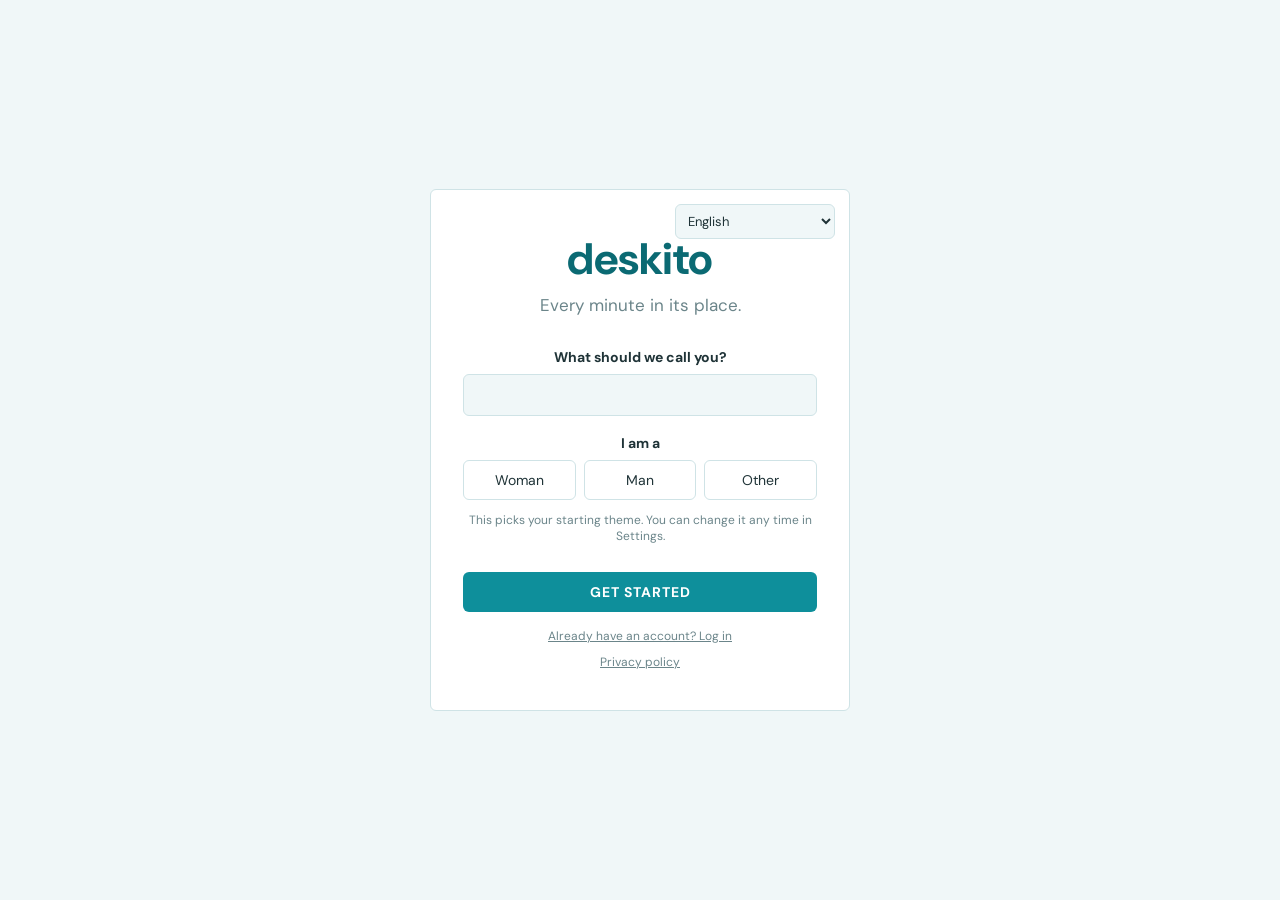
==== commit 2f5be429: "alternative-color-theme" ====
--- a/index.html
+++ b/index.html
@@ -54,6 +54,8 @@
           <div id="timer-fields" class="mode-fields">
             <span class="clock"><span id="clock-main">00:00:00</span><span id="clock-fraction" class="clock-fraction">.00</span></span>
             <button id="start-stop" class="start-button">START</button>
+            <button id="pause-timer" class="secondary-button pause-button" hidden>PAUSE</button>
+            <span id="break-left" class="break-left" hidden></span>
             <button id="discard-timer" class="icon-button" title="Discard this timer without saving" hidden>✕</button>
           </div>
 
@@ -262,146 +264,186 @@
 
       <div class="view" data-view="settings" hidden>
         <h2 class="page-title">Settings</h2>
-        <div class="panel">
-          <label class="field-label" for="settings-language">Language</label>
-          <select id="settings-language" class="picker language-select"></select>
-          <label class="field-label" for="settings-name">Your name</label>
-          <input id="settings-name" class="text-input" type="text">
-
-          <p class="field-label">Theme</p>
-          <div class="theme-options">
-            <button type="button" class="theme-option" data-theme-choice="feminine">
-              <span class="swatches"><i style="background:#fdf6f4"></i><i style="background:#d77a93"></i><i style="background:#a14e67"></i></span>
-              Feminine
-            </button>
-            <button type="button" class="theme-option" data-theme-choice="old-money">
-              <span class="swatches"><i style="background:#14213a"></i><i style="background:#b89b5e"></i><i style="background:#6e1f2b"></i></span>
-              Old money
-            </button>
-            <button type="button" class="theme-option" data-theme-choice="neutral">
-              <span class="swatches"><i style="background:#f3f1ea"></i><i style="background:#6b7d47"></i><i style="background:#4b5a32"></i></span>
-              Neutral
-            </button>
-          </div>
-
-          <p class="field-label">Appearance</p>
-          <div class="appearance-options">
-            <button type="button" class="pomo-preset appearance-option" data-appearance="light">☀ Light</button>
-            <button type="button" class="pomo-preset appearance-option" data-appearance="dark">🌙 Dark</button>
-            <button type="button" class="pomo-preset appearance-option" data-appearance="system">💻 Same as my device</button>
-          </div>
-          <p id="device-mode" class="hint left"></p>
-
-          <p class="field-label">Welcome screen</p>
-          <button type="button" id="show-welcome" class="secondary-button">Show welcome screen again</button>
-        </div>
-
-        <h2 class="page-title section-title">Account</h2>
-        <div class="panel settings-list">
-          <div id="account-signed-out">
-            <p class="setting-row">Create a free account to keep your data safe and use Deskito on all your devices.</p>
-            <div class="project-actions">
-              <button type="button" id="account-signup" class="start-button small">CREATE ACCOUNT</button>
-              <button type="button" id="account-login" class="secondary-button small">Log in</button>
-            </div>
-          </div>
-          <div id="account-signed-in" hidden>
-            <p id="account-email" class="account-email"></p>
-            <p id="account-status" class="setting-row"></p>
-            <div class="project-actions">
-              <button type="button" id="account-sync" class="secondary-button small">Sync now</button>
-              <button type="button" id="account-logout" class="secondary-button small">Log out</button>
-            </div>
-          </div>
-        </div>
-
-        <h2 class="page-title section-title">Sharing</h2>
-        <div class="panel settings-list">
-          <p id="sharing-signed-out" class="setting-row">Log in to share your calendar with someone.</p>
-          <div id="sharing-signed-in" hidden>
-            <p class="setting-row">Share your calendar with someone you choose. They can see your plans, but can't change them.</p>
-            <form id="share-form" class="inline-row share-form">
-              <input id="share-email" class="text-input" type="email" placeholder="Their email" required>
-              <button type="submit" class="start-button small">SEND REQUEST</button>
-            </form>
-            <div id="share-lists" class="share-lists"></div>
-          </div>
-        </div>
-
-        <h2 class="page-title section-title">Help from Deskito support</h2>
-        <div class="panel settings-list">
-          <p class="setting-row">Your synced data is locked on your device, so nobody else can read it – not even Deskito. If you need help, you can give support a copy of your data. You can take it back at any time.</p>
-          <p id="support-signed-out" class="setting-row">Log in first to use this.</p>
-          <div id="support-signed-in" hidden>
-            <p id="support-status" class="account-email"></p>
-            <div class="project-actions">
-              <button type="button" id="support-give" class="secondary-button small">Give support access</button>
-              <button type="button" id="support-update" class="secondary-button small" hidden>Update the copy</button>
-              <button type="button" id="support-take-back" class="secondary-button small danger" hidden>Take back access</button>
-            </div>
-          </div>
-          <p class="setting-row"><a class="privacy-link" href="privacy.html" target="_blank" rel="noopener">Privacy policy</a></p>
-        </div>
-
-        <h2 class="page-title section-title">Backup</h2>
-        <div class="panel settings-list">
-          <p class="setting-row">Your data lives only in this browser. Download a backup now and then, and use it to move your data to another computer or browser.</p>
-          <div class="project-actions">
-            <button type="button" id="backup-download" class="secondary-button small">⬇ Download backup</button>
-            <label class="secondary-button small file-button">
-              ⬆ Restore from backup
-              <input id="backup-restore" type="file" accept=".json,application/json" hidden>
-            </label>
-          </div>
-          <p class="setting-row">Start fresh (download a backup first if you might want it back):</p>
-          <div class="project-actions">
-            <button type="button" id="clear-entries" class="secondary-button small danger">Delete all time entries</button>
-            <button type="button" id="clear-plans" class="secondary-button small danger">Delete all calendar plans</button>
-          </div>
-        </div>
-
-        <h2 class="page-title section-title">Breaks</h2>
-        <div class="panel settings-list">
-          <label class="checkbox-row"><input type="checkbox" data-pref="breakAlarm"> Remind me to take a break automatically</label>
-          <label class="setting-row">
-            After working for
-            <input class="picker tiny" type="number" min="5" max="480" data-pref="breakAfterMin"> <span>minutes,</span>
-            <span>take a</span>
-            <input class="picker tiny" type="number" min="1" max="120" data-pref="breakLengthMin"> minute break
-          </label>
-        </div>
-
-        <h2 class="page-title section-title">Reminders</h2>
-        <div class="panel settings-list">
-          <label class="checkbox-row"><input type="checkbox" data-pref="remindTrack"> Remind me when I'm not tracking</label>
-          <label class="setting-row">
-            Every
-            <input class="picker tiny" type="number" min="5" max="240" data-pref="remindEveryMin"> <span>minutes,</span>
-            <span>on weekdays between</span>
-            <input class="picker" type="time" data-pref="workStart"> and
-            <input class="picker" type="time" data-pref="workEnd">
-          </label>
-          <label class="setting-row">
-            Warn me if a timer runs longer than
-            <input class="picker tiny" type="number" min="1" max="24" data-pref="longTimerHours"> hours
-          </label>
-          <label class="checkbox-row"><input type="checkbox" data-pref="stopWhenAway"> Stop the timer when my computer turns off or goes to sleep</label>
-          <label class="setting-row">
-            When it was away for more than
-            <input class="picker tiny" type="number" min="2" max="240" data-pref="awayStopMin"> minutes
-          </label>
-          <p class="hint left">It stops at the moment the computer went away. Not on phones and tablets, since they pause apps all the time.</p>
-          <div class="notify-test-row">
-            <button type="button" id="allow-notifications" class="secondary-button small">Allow desktop notifications</button>
-            <button type="button" id="test-notification" class="secondary-button small">Send a test in 10 seconds</button>
-          </div>
-          <p class="hint left">Press the test, then switch to another app (like Discord). If nothing pops up:</p>
-          <ul class="notify-tips">
-            <li>Windows: Settings → System → Notifications → turn on your browser, and turn off Do not disturb.</li>
-            <li>Windows may hide pop-ups while a game or full-screen app is open (Settings → System → Notifications → Turn on do not disturb automatically).</li>
-            <li>Edge puts background tabs to sleep: install Deskito as an app, or add it under Settings → System and performance → Never put these sites to sleep.</li>
-            <li>Signed in? Then alarms and reminders also arrive when Deskito is closed. Not signed in, Deskito has to stay open (minimised is fine).</li>
-          </ul>
+        <div class="settings-grid">
+          <section class="settings-card">
+            <h2 class="page-title section-title">Account</h2>
+            <div class="panel settings-list">
+              <div id="account-signed-out">
+                <p class="setting-row">Create a free account to keep your data safe and use Deskito on all your devices.</p>
+                <div class="project-actions">
+                  <button type="button" id="account-signup" class="start-button small">CREATE ACCOUNT</button>
+                  <button type="button" id="account-login" class="secondary-button small">Log in</button>
+                </div>
+              </div>
+              <div id="account-signed-in" hidden>
+                <p id="account-email" class="account-email"></p>
+                <p id="account-status" class="setting-row"></p>
+                <div class="project-actions">
+                  <button type="button" id="account-sync" class="secondary-button small">Sync now</button>
+                  <button type="button" id="account-logout" class="secondary-button small">Log out</button>
+                </div>
+              </div>
+            </div>
+          </section>
+
+          <section class="settings-card">
+            <h2 class="page-title section-title">Sharing</h2>
+            <div class="panel settings-list">
+              <p id="sharing-signed-out" class="setting-row">Log in to share your calendar with someone.</p>
+              <div id="sharing-signed-in" hidden>
+                <p class="setting-row">Share your calendar with someone you choose. They can see your plans, but can't change them.</p>
+                <form id="share-form" class="inline-row share-form">
+                  <input id="share-email" class="text-input" type="email" placeholder="Their email" required>
+                  <button type="submit" class="start-button small">SEND REQUEST</button>
+                </form>
+                <div id="share-lists" class="share-lists"></div>
+              </div>
+            </div>
+          </section>
+
+          <section class="settings-card">
+            <h2 class="page-title section-title">Notifications</h2>
+            <div class="panel settings-list">
+              <div class="notify-test-row">
+                <button type="button" id="allow-notifications" class="secondary-button small">Allow desktop notifications</button>
+                <button type="button" id="test-notification" class="secondary-button small">Send a test in 10 seconds</button>
+              </div>
+              <p class="hint left">Press the test, then switch to another app (like Discord). If nothing pops up:</p>
+              <ul class="notify-tips">
+                <li>Windows: Settings → System → Notifications → turn on your browser, and turn off Do not disturb.</li>
+                <li>Windows may hide pop-ups while a game or full-screen app is open (Settings → System → Notifications → Turn on do not disturb automatically).</li>
+                <li>Edge puts background tabs to sleep: install Deskito as an app, or add it under Settings → System and performance → Never put these sites to sleep.</li>
+                <li>Signed in? Then alarms and reminders also arrive when Deskito is closed. Not signed in, Deskito has to stay open (minimised is fine).</li>
+              </ul>
+            </div>
+          </section>
+
+          <section class="settings-card">
+            <h2 class="page-title section-title">Reminders</h2>
+            <div class="panel settings-list">
+              <label class="checkbox-row"><input type="checkbox" data-pref="remindTrack"> Remind me when I'm not tracking</label>
+              <label class="setting-row">
+                Every
+                <input class="picker tiny" type="number" min="5" max="240" data-pref="remindEveryMin"> <span>minutes,</span>
+                <span>on weekdays between</span>
+                <input class="picker" type="time" data-pref="workStart"> and
+                <input class="picker" type="time" data-pref="workEnd">
+              </label>
+              <label class="setting-row">
+                Warn me if a timer runs longer than
+                <input class="picker tiny" type="number" min="1" max="24" data-pref="longTimerHours"> hours
+              </label>
+              <label class="checkbox-row"><input type="checkbox" data-pref="stopWhenAway"> Stop the timer when my computer turns off or goes to sleep</label>
+              <label class="setting-row">
+                When it was away for more than
+                <input class="picker tiny" type="number" min="2" max="240" data-pref="awayStopMin"> minutes
+              </label>
+              <p class="hint left">It stops at the moment the computer went away. Not on phones and tablets, since they pause apps all the time.</p>
+            </div>
+          </section>
+
+          <section class="settings-card">
+            <h2 class="page-title section-title">Look and language</h2>
+            <div class="panel">
+              <label class="field-label" for="settings-language">Language</label>
+              <select id="settings-language" class="picker language-select"></select>
+              <label class="field-label" for="settings-name">Your name</label>
+              <input id="settings-name" class="text-input" type="text">
+
+              <p class="field-label">Theme</p>
+              <div class="theme-options">
+                <button type="button" class="theme-option" data-theme-choice="feminine">
+                  <span class="swatches"><i style="background:#fff7ef"></i><i style="background:#e9730c"></i><i style="background:#c2410c"></i></span>
+                  Feminine
+                </button>
+                <button type="button" class="theme-option" data-theme-choice="old-money">
+                  <span class="swatches"><i style="background:#141011"></i><i style="background:#c8102e"></i><i style="background:#d9dadf"></i></span>
+                  Old money
+                </button>
+                <button type="button" class="theme-option" data-theme-choice="neutral">
+                  <span class="swatches"><i style="background:#f0f7f8"></i><i style="background:#0fa3b1"></i><i style="background:#0e7c86"></i></span>
+                  Neutral
+                </button>
+              </div>
+
+              <p class="field-label">Appearance</p>
+              <div class="appearance-options">
+                <button type="button" class="pomo-preset appearance-option" data-appearance="light">☀ Light</button>
+                <button type="button" class="pomo-preset appearance-option" data-appearance="dark">🌙 Dark</button>
+                <button type="button" class="pomo-preset appearance-option" data-appearance="system">💻 Same as my device</button>
+              </div>
+              <p id="device-mode" class="hint left"></p>
+
+              <p class="field-label">Welcome screen</p>
+              <button type="button" id="show-welcome" class="secondary-button">Show welcome screen again</button>
+            </div>
+          </section>
+
+          <div class="settings-stack">
+          <section class="settings-card">
+            <h2 class="page-title section-title">Breaks</h2>
+            <div class="panel settings-list">
+              <label class="checkbox-row"><input type="checkbox" data-pref="breakAlarm"> Remind me to take a break automatically</label>
+              <label class="setting-row">
+                After working for
+                <input class="picker tiny" type="number" min="5" max="480" data-pref="breakAfterMin"> <span>minutes,</span>
+                <span>take a</span>
+                <input class="picker tiny" type="number" min="1" max="120" data-pref="breakLengthMin"> minute break
+              </label>
+            </div>
+          </section>
+
+          <section class="settings-card">
+            <h2 class="page-title section-title">Backup</h2>
+            <div class="panel settings-list">
+              <p class="setting-row">Your data lives only in this browser. Download a backup now and then, and use it to move your data to another computer or browser.</p>
+              <div class="project-actions">
+                <button type="button" id="backup-download" class="secondary-button small">⬇ Download backup</button>
+                <label class="secondary-button small file-button">
+                  ⬆ Restore from backup
+                  <input id="backup-restore" type="file" accept=".json,application/json" hidden>
+                </label>
+              </div>
+              <p class="setting-row">Start fresh (download a backup first if you might want it back):</p>
+              <div class="project-actions">
+                <button type="button" id="clear-entries" class="secondary-button small danger">Delete all time entries</button>
+                <button type="button" id="clear-plans" class="secondary-button small danger">Delete all calendar plans</button>
+              </div>
+            </div>
+          </section>
+
+          <section class="settings-card">
+            <h2 class="page-title section-title">Help from Deskito support</h2>
+            <div class="panel settings-list">
+              <p class="setting-row">Your synced data is locked on your device, so nobody else can read it – not even Deskito. If you need help, you can give support a copy of your data. You can take it back at any time.</p>
+              <p id="support-signed-out" class="setting-row">Log in first to use this.</p>
+              <div id="support-signed-in" hidden>
+                <p id="support-status" class="account-email"></p>
+                <div class="project-actions">
+                  <button type="button" id="support-give" class="secondary-button small">Give support access</button>
+                  <button type="button" id="support-update" class="secondary-button small" hidden>Update the copy</button>
+                  <button type="button" id="support-take-back" class="secondary-button small danger" hidden>Take back access</button>
+                </div>
+              </div>
+            </div>
+          </section>
+          </div>
+
+          <section class="settings-card">
+            <h2 class="page-title section-title">Contact</h2>
+            <div class="panel settings-list">
+              <p class="setting-row">Questions, ideas or something not working? Write to Zehra Sinanovic:</p>
+              <p class="setting-row"><a class="privacy-link" href="mailto:zehrasinanovic24@gmail.com">zehrasinanovic24@gmail.com</a></p>
+            </div>
+          </section>
+
+          <section class="settings-card">
+            <h2 class="page-title section-title">Privacy policy</h2>
+            <div class="panel settings-list">
+              <p class="setting-row">What Deskito stores, what stays locked, and your rights.</p>
+              <p class="setting-row"><a class="privacy-link" href="privacy.html" target="_blank" rel="noopener">Read the privacy policy</a></p>
+            </div>
+          </section>
         </div>
       </div>
     </main>
--- a/styles.css
+++ b/styles.css
@@ -6,37 +6,37 @@
 
 /* Themes: each one sets the same list of colours, fonts and shapes */
 [data-theme="feminine"] {
-  --bg: #fdf6f4;
+  --bg: #fff7ef;
   --surface: #fff;
   --sidebar-bg: #fff;
-  --border: #f3dfe0;
-  --text: #5a3f47;
-  --text-muted: #a1838a;
+  --border: #f8e1cc;
+  --text: #5a3a22;
+  --text-muted: #a8836a;
   --topbar-bg: #fff;
-  --topbar-border: #f3dfe0;
-  --logo-color: #c06c84;
-  --heading-color: #c06c84;
-  --plan-task: #d77a93;
-  --plan-meeting: #9b6fb5;
-  --plan-plan: #e8a87c;
-  --plan-other: #7fb7a4;
+  --topbar-border: #f8e1cc;
+  --logo-color: #e0670a;
+  --heading-color: #d0600a;
+  --plan-task: #f28c28;
+  --plan-meeting: #e85d75;
+  --plan-plan: #f6b93b;
+  --plan-other: #6bb39b;
   --logo-style: italic;
   --logo-case: none;
   --logo-spacing: 0;
-  --nav-text: #9b7f86;
-  --nav-hover-bg: #fdf0f2;
-  --nav-active-bg: #fbe4e8;
-  --nav-active-text: #b0566f;
-  --accent: #d77a93;
-  --button-bg: #d77a93;
-  --button-hover: #c4627d;
+  --nav-text: #a8826a;
+  --nav-hover-bg: #fff1e4;
+  --nav-active-bg: #ffe4cc;
+  --nav-active-text: #c45a0a;
+  --accent: #f28c28;
+  --button-bg: #e9730c;
+  --button-hover: #d2650a;
   --button-text: #fff;
   --button-border: transparent;
-  --stop-bg: #a14e67;
-  --stop-hover: #8a3f56;
+  --stop-bg: #c2410c;
+  --stop-hover: #a3360a;
   --radius: 14px;
   --button-radius: 22px;
-  --shadow: 0 2px 10px rgba(192, 108, 132, 0.12);
+  --shadow: 0 2px 10px rgba(233, 115, 12, 0.12);
   --font-body: "Nunito", sans-serif;
   --font-heading: "Playfair Display", serif;
   --font-numbers: "Nunito", sans-serif;
@@ -44,34 +44,34 @@
 }
 
 [data-theme="old-money"] {
-  --bg: #f6f1e6;
-  --surface: #fffdf8;
-  --sidebar-bg: #1b2a47;
-  --border: #ddd0ae;
-  --text: #1f2a3c;
-  --text-muted: #7a7462;
-  --topbar-bg: #14213a;
-  --topbar-border: #b89b5e;
-  --logo-color: #d4b876;
-  --heading-color: #14213a;
-  --plan-task: #b89b5e;
-  --plan-meeting: #6e1f2b;
-  --plan-plan: #2f5d50;
-  --plan-other: #7a7462;
+  --bg: #f7f4f3;
+  --surface: #fff;
+  --sidebar-bg: #1a1416;
+  --border: #e3d6d6;
+  --text: #221a1c;
+  --text-muted: #7a6e70;
+  --topbar-bg: #141011;
+  --topbar-border: #c8102e;
+  --logo-color: #d9dadf;
+  --heading-color: #a50d26;
+  --plan-task: #c8102e;
+  --plan-meeting: #4a5260;
+  --plan-plan: #8e1426;
+  --plan-other: #9a9ea6;
   --logo-style: normal;
   --logo-case: uppercase;
   --logo-spacing: 3px;
-  --nav-text: #b9c0cf;
-  --nav-hover-bg: #22335a;
-  --nav-active-bg: #22335a;
-  --nav-active-text: #f6f1e6;
-  --accent: #b89b5e;
-  --button-bg: #14213a;
-  --button-hover: #22335a;
-  --button-text: #f6f1e6;
-  --button-border: #b89b5e;
-  --stop-bg: #6e1f2b;
-  --stop-hover: #571822;
+  --nav-text: #b7aeb0;
+  --nav-hover-bg: #2a2023;
+  --nav-active-bg: #2f2226;
+  --nav-active-text: #fff;
+  --accent: #c8102e;
+  --button-bg: #c8102e;
+  --button-hover: #a50d26;
+  --button-text: #fff;
+  --button-border: #c8102e;
+  --stop-bg: #141011;
+  --stop-hover: #2f2226;
   --radius: 0;
   --button-radius: 0;
   --shadow: none;
@@ -82,34 +82,34 @@
 }
 
 [data-theme="neutral"] {
-  --bg: #f3f1ea;
+  --bg: #f0f7f8;
   --surface: #fff;
-  --sidebar-bg: #e7e5da;
-  --border: #dcdccd;
-  --text: #2f3527;
-  --text-muted: #7d826f;
-  --topbar-bg: #4b5a32;
-  --topbar-border: #4b5a32;
-  --logo-color: #eef0e2;
-  --heading-color: #4b5a32;
-  --plan-task: #6b7d47;
-  --plan-meeting: #8a5a3b;
-  --plan-plan: #c2a878;
-  --plan-other: #4a90a4;
+  --sidebar-bg: #e3f0f2;
+  --border: #cfe3e6;
+  --text: #1f3337;
+  --text-muted: #6b858a;
+  --topbar-bg: #0e7c86;
+  --topbar-border: #0e7c86;
+  --logo-color: #e8fbfd;
+  --heading-color: #0b6a73;
+  --plan-task: #0fa3b1;
+  --plan-meeting: #3d6fb6;
+  --plan-plan: #f2b45a;
+  --plan-other: #6a8f96;
   --logo-style: normal;
   --logo-case: none;
   --logo-spacing: 0;
-  --nav-text: #616a52;
-  --nav-hover-bg: #dedcce;
-  --nav-active-bg: #d6dcc4;
-  --nav-active-text: #3a4626;
-  --accent: #6b7d47;
-  --button-bg: #6b7d47;
-  --button-hover: #5a6b3a;
+  --nav-text: #4f6d72;
+  --nav-hover-bg: #d5e9ec;
+  --nav-active-bg: #c5e6ea;
+  --nav-active-text: #0a5a62;
+  --accent: #0fa3b1;
+  --button-bg: #0e8f9b;
+  --button-hover: #0b7a85;
   --button-text: #fff;
   --button-border: transparent;
-  --stop-bg: #8a5a3b;
-  --stop-hover: #74492f;
+  --stop-bg: #d0604f;
+  --stop-hover: #b84f40;
   --radius: 6px;
   --button-radius: 6px;
   --shadow: none;
@@ -125,86 +125,86 @@
 }
 
 [data-theme="feminine"][data-mode="dark"] {
-  --bg: #1f1418;
-  --surface: #2a1c22;
-  --sidebar-bg: #241820;
-  --border: #3d2a32;
-  --text: #f3e4e8;
-  --text-muted: #b8939d;
-  --topbar-bg: #2a1c22;
-  --topbar-border: #3d2a32;
-  --logo-color: #e89aae;
-  --heading-color: #e89aae;
-  --plan-task: #e88aa3;
-  --plan-meeting: #b48ac9;
-  --plan-plan: #e8a87c;
-  --plan-other: #7fb7a4;
-  --nav-text: #c7a3ad;
-  --nav-hover-bg: #33222a;
-  --nav-active-bg: #40262f;
-  --nav-active-text: #f4b6c6;
-  --accent: #e88aa3;
-  --button-bg: #d77a93;
-  --button-hover: #e38ea5;
+  --bg: #1f150d;
+  --surface: #2a1d12;
+  --sidebar-bg: #24190f;
+  --border: #3f2c1c;
+  --text: #f6e8da;
+  --text-muted: #bf9a7c;
+  --topbar-bg: #2a1d12;
+  --topbar-border: #3f2c1c;
+  --logo-color: #ffa64d;
+  --heading-color: #ffa64d;
+  --plan-task: #ffa040;
+  --plan-meeting: #f07a8e;
+  --plan-plan: #f8c55a;
+  --plan-other: #7fbfa8;
+  --nav-text: #cfa98a;
+  --nav-hover-bg: #33241a;
+  --nav-active-bg: #45301c;
+  --nav-active-text: #ffc28a;
+  --accent: #ffa040;
+  --button-bg: #e9730c;
+  --button-hover: #f5862a;
   --button-text: #fff;
-  --stop-bg: #c75d7c;
-  --stop-hover: #d66f8d;
+  --stop-bg: #d9541a;
+  --stop-hover: #e8672e;
   --shadow: 0 2px 10px rgba(0, 0, 0, 0.4);
 }
 
 [data-theme="old-money"][data-mode="dark"] {
-  --bg: #0d1424;
-  --surface: #141d31;
-  --sidebar-bg: #0f1729;
-  --border: #2a3550;
-  --text: #ece4d2;
-  --text-muted: #a39b86;
-  --topbar-bg: #0a1020;
-  --topbar-border: #b89b5e;
-  --logo-color: #d4b876;
-  --heading-color: #d4b876;
-  --plan-task: #c9ad6e;
-  --plan-meeting: #b04a5a;
-  --plan-plan: #4f8f7c;
-  --plan-other: #a39b86;
-  --nav-text: #9aa3b8;
-  --nav-hover-bg: #1a2540;
-  --nav-active-bg: #1e2a47;
-  --nav-active-text: #f6f1e6;
-  --accent: #c9ad6e;
-  --button-bg: #b89b5e;
-  --button-hover: #c9ad6e;
-  --button-text: #0d1424;
-  --button-border: #b89b5e;
-  --stop-bg: #8a2a38;
-  --stop-hover: #a03444;
+  --bg: #0e0b0c;
+  --surface: #181314;
+  --sidebar-bg: #120e0f;
+  --border: #33282a;
+  --text: #f0eaea;
+  --text-muted: #a89c9e;
+  --topbar-bg: #0a0809;
+  --topbar-border: #d4163a;
+  --logo-color: #d9dadf;
+  --heading-color: #f0445c;
+  --plan-task: #e8253f;
+  --plan-meeting: #7c8594;
+  --plan-plan: #b51e34;
+  --plan-other: #a89c9e;
+  --nav-text: #a99fa1;
+  --nav-hover-bg: #1f1719;
+  --nav-active-bg: #2a1d20;
+  --nav-active-text: #fff;
+  --accent: #e8253f;
+  --button-bg: #c8102e;
+  --button-hover: #de1838;
+  --button-text: #fff;
+  --button-border: #c8102e;
+  --stop-bg: #4a5260;
+  --stop-hover: #5b6472;
 }
 
 [data-theme="neutral"][data-mode="dark"] {
-  --bg: #1a1d16;
-  --surface: #23271e;
-  --sidebar-bg: #1f2219;
-  --border: #363b2d;
-  --text: #e9ead9;
-  --text-muted: #a0a58e;
-  --topbar-bg: #2c3522;
-  --topbar-border: #2c3522;
-  --logo-color: #e9ead9;
-  --heading-color: #b7c49a;
-  --plan-task: #9aae6b;
-  --plan-meeting: #b07a52;
-  --plan-plan: #c9b285;
-  --plan-other: #6fa9bd;
-  --nav-text: #a9ae96;
-  --nav-hover-bg: #2b3024;
-  --nav-active-bg: #333b28;
-  --nav-active-text: #d6dcc4;
-  --accent: #9aae6b;
-  --button-bg: #7d9150;
-  --button-hover: #8ea25f;
+  --bg: #0f1a1c;
+  --surface: #152427;
+  --sidebar-bg: #122023;
+  --border: #24393d;
+  --text: #e2f2f4;
+  --text-muted: #8fadb2;
+  --topbar-bg: #12343a;
+  --topbar-border: #12343a;
+  --logo-color: #e2f2f4;
+  --heading-color: #5fd6e0;
+  --plan-task: #3cc6d3;
+  --plan-meeting: #6f9ae0;
+  --plan-plan: #f2c06e;
+  --plan-other: #7fa6ad;
+  --nav-text: #95b3b8;
+  --nav-hover-bg: #1b2e31;
+  --nav-active-bg: #1f3b40;
+  --nav-active-text: #b8eef3;
+  --accent: #3cc6d3;
+  --button-bg: #0e8f9b;
+  --button-hover: #14a5b2;
   --button-text: #fff;
-  --stop-bg: #a86b45;
-  --stop-hover: #b97b54;
+  --stop-bg: #c4594a;
+  --stop-hover: #d66a5a;
 }
 
 body {
@@ -3141,3 +3141,99 @@
   color: var(--text-muted);
   line-height: 1.5;
 }
+
+/* Settings: cards two by two (one column on small screens) */
+.settings-grid {
+  display: grid;
+  grid-template-columns: repeat(2, minmax(0, 1fr));
+  gap: 0 24px;
+  max-width: 1120px;
+}
+
+.settings-card {
+  display: flex;
+  flex-direction: column;
+  min-width: 0;
+}
+
+.settings-card .section-title {
+  margin-top: 28px;
+}
+
+/* Cards in the same row are the same height */
+.settings-card .panel {
+  flex: 1;
+  max-width: none;
+}
+
+.settings-card .settings-list {
+  align-content: start;
+}
+
+.settings-card .panel .text-input {
+  max-width: 100%;
+}
+
+@media (max-width: 1000px) {
+  .settings-grid {
+    grid-template-columns: minmax(0, 1fr);
+  }
+}
+
+/* Small cards stacked next to a tall one; the last one fills the rest */
+.settings-stack {
+  display: flex;
+  flex-direction: column;
+  min-width: 0;
+}
+
+.settings-stack .settings-card .panel {
+  flex: none;
+}
+
+.settings-stack .settings-card:last-child {
+  flex: 1;
+}
+
+.settings-stack .settings-card:last-child .panel {
+  flex: 1;
+}
+
+/* Pause and continue */
+.pause-button {
+  padding: 9px 16px;
+  font-size: 13px;
+  white-space: nowrap;
+}
+
+.pause-button[hidden] {
+  display: none;
+}
+
+.clock.paused {
+  opacity: 0.55;
+  animation: paused-blink 2s ease-in-out infinite;
+}
+
+@keyframes paused-blink {
+  50% { opacity: 0.3; }
+}
+
+@media (prefers-reduced-motion: reduce) {
+  .clock.paused { animation: none; }
+}
+
+/* On a break */
+.break-left {
+  font-size: 13px;
+  color: var(--text-muted);
+  white-space: nowrap;
+}
+
+.break-left[hidden] {
+  display: none;
+}
+
+.clock.on-break {
+  color: var(--plan-other);
+}
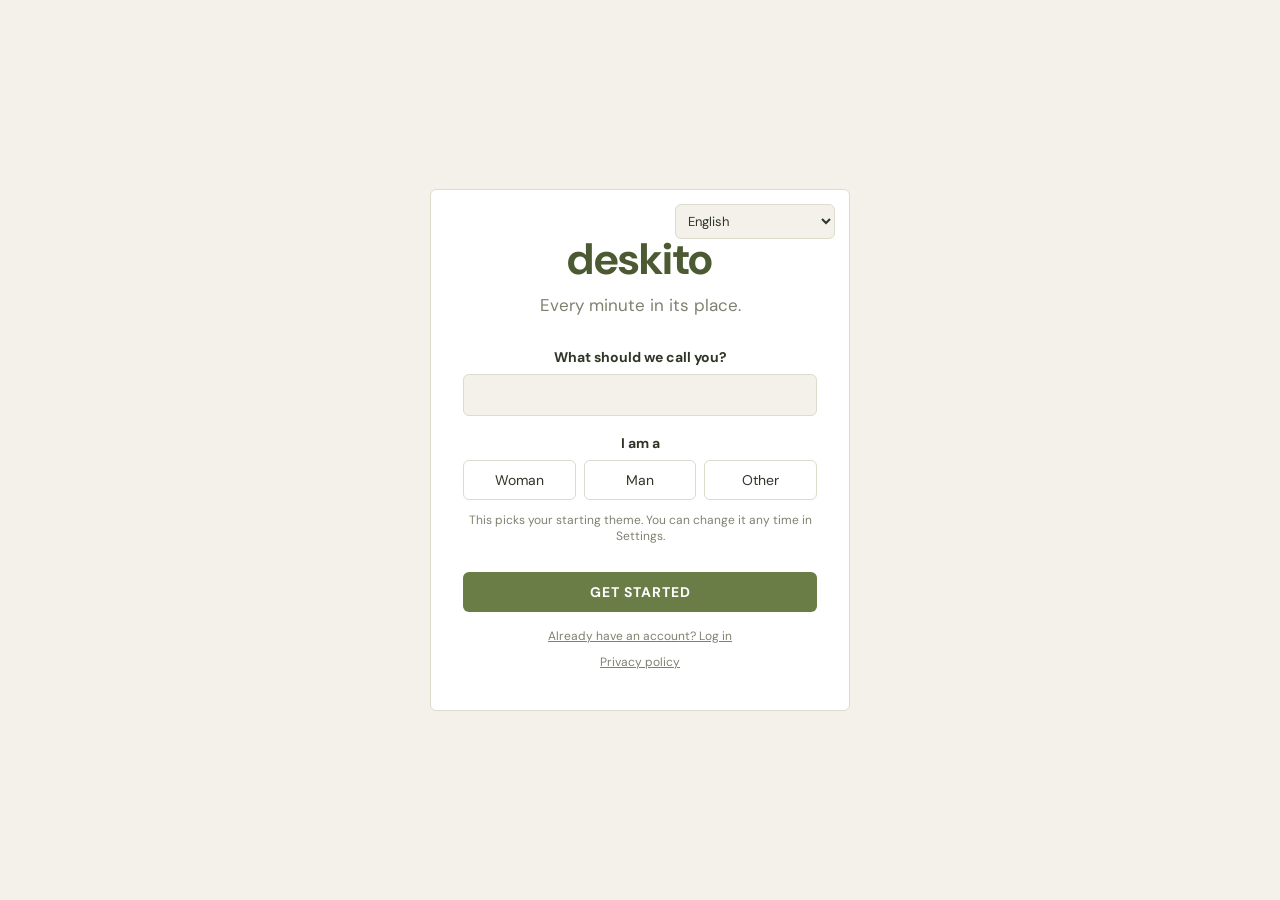
==== commit d8baaf07: "Add new themes, events and notes" ====
--- a/index.html
+++ b/index.html
@@ -11,7 +11,7 @@
   <meta name="apple-mobile-web-app-title" content="Deskito">
   <meta name="description" content="Every minute in its place.">
   <link rel="preconnect" href="https://fonts.googleapis.com">
-  <link rel="stylesheet" href="https://fonts.googleapis.com/css2?family=Playfair+Display:ital,wght@0,700;1,700&family=Nunito:wght@400;700&family=Bodoni+Moda:wght@700;800&family=Lato:wght@400;700&family=DM+Sans:wght@400;700&family=Inter:wght@500;600;700&display=swap">
+  <link rel="stylesheet" href="https://fonts.googleapis.com/css2?family=Playfair+Display:ital,wght@0,700;1,700&family=Nunito:wght@400;700&family=Bodoni+Moda:wght@700;800&family=Lato:wght@400;700&family=DM+Sans:wght@400;700&family=Inter:wght@500;600;700&family=Oswald:wght@500;600;700&family=Work+Sans:wght@400;600;700&family=Fredoka:wght@500;600&family=Quicksand:wght@500;700&family=Cormorant+Garamond:ital,wght@0,700;1,700&family=Mulish:wght@400;700&family=Lora:ital,wght@0,600;0,700;1,700&family=Source+Sans+3:wght@400;700&family=Space+Grotesk:wght@500;700&family=Manrope:wght@400;700&family=Cinzel:wght@700&family=Raleway:wght@400;700&family=Josefin+Sans:wght@600;700&family=Nunito+Sans:wght@400;700&display=swap">
   <link rel="stylesheet" href="styles.css">
   <script src="theme.js"></script>
   <script src="i18n.js"></script>
@@ -148,6 +148,7 @@
               <span><i class="plan-dot plan-task"></i>Task</span>
               <span><i class="plan-dot plan-meeting"></i>Meeting</span>
               <span><i class="plan-dot plan-plan"></i>Plan</span>
+              <span><i class="plan-dot plan-event"></i>Event</span>
               <span><i class="plan-dot plan-other"></i>Other</span>
               <span><i class="mini-line legend"></i>Tracked</span>
             </div>
@@ -176,6 +177,21 @@
             <ul id="alarm-list" class="alarm-list"></ul>
             <p class="hint left">Signed in, alarms pop up even when Deskito is closed. Otherwise keep it open or minimised.</p>
           </div>
+          <div class="mini-cal notes-card" data-notes>
+            <div class="mini-header notes-header">
+              <span class="mini-month">📝 Notes</span>
+              <button type="button" class="secondary-button small notes-new">+ New note</button>
+            </div>
+            <form class="note-form" hidden>
+              <input class="text-input note-title-input" type="text" placeholder="Title" maxlength="120" required>
+              <textarea class="text-input note-body-input" rows="4" placeholder="Write your note…"></textarea>
+              <div class="note-form-actions">
+                <button type="button" class="secondary-button small note-cancel">Cancel</button>
+                <button type="submit" class="start-button small">SAVE</button>
+              </div>
+            </form>
+            <ul class="note-list"></ul>
+          </div>
         </aside>
       </div>
 
@@ -198,6 +214,22 @@
         </div>
         <p class="cal-hint">Click an empty spot in the week to plan something at that time.</p>
         <div id="cal-body" class="cal-body"></div>
+
+        <section class="notes-section" data-notes>
+          <div class="notes-header">
+            <h2 class="page-title section-title">📝 Notes</h2>
+            <button type="button" class="secondary-button small notes-new">+ New note</button>
+          </div>
+          <form class="note-form panel" hidden>
+            <input class="text-input note-title-input" type="text" placeholder="Title" maxlength="120" required>
+            <textarea class="text-input note-body-input" rows="6" placeholder="Write your note…"></textarea>
+            <div class="note-form-actions">
+              <button type="button" class="secondary-button small note-cancel">Cancel</button>
+              <button type="submit" class="start-button small">SAVE</button>
+            </div>
+          </form>
+          <ul class="note-list note-grid"></ul>
+        </section>
       </div>
 
       <div class="view" data-view="reports" hidden>
@@ -352,17 +384,35 @@
 
               <p class="field-label">Theme</p>
               <div class="theme-options">
-                <button type="button" class="theme-option" data-theme-choice="feminine">
-                  <span class="swatches"><i style="background:#fff7ef"></i><i style="background:#e9730c"></i><i style="background:#c2410c"></i></span>
-                  Feminine
-                </button>
-                <button type="button" class="theme-option" data-theme-choice="old-money">
-                  <span class="swatches"><i style="background:#141011"></i><i style="background:#c8102e"></i><i style="background:#d9dadf"></i></span>
-                  Old money
-                </button>
-                <button type="button" class="theme-option" data-theme-choice="neutral">
-                  <span class="swatches"><i style="background:#f0f7f8"></i><i style="background:#0fa3b1"></i><i style="background:#0e7c86"></i></span>
-                  Neutral
+                <button type="button" class="theme-option" data-theme-choice="feminine" aria-label="Pink and plum">
+                  <span class="swatches"><i style="background:#fdf6f4"></i><i style="background:#d77a93"></i><i style="background:#a14e67"></i></span>
+                </button>
+                <button type="button" class="theme-option" data-theme-choice="old-money" aria-label="Navy and gold">
+                  <span class="swatches"><i style="background:#14213a"></i><i style="background:#b89b5e"></i><i style="background:#6e1f2b"></i></span>
+                </button>
+                <button type="button" class="theme-option" data-theme-choice="neutral" aria-label="Olive">
+                  <span class="swatches"><i style="background:#f3f1ea"></i><i style="background:#6b7d47"></i><i style="background:#4b5a32"></i></span>
+                </button>
+                <button type="button" class="theme-option" data-theme-choice="noir" aria-label="Black and red">
+                  <span class="swatches"><i style="background:#0b0b0b"></i><i style="background:#d0021b"></i><i style="background:#f6f4f4"></i></span>
+                </button>
+                <button type="button" class="theme-option" data-theme-choice="summer" aria-label="Pastel yellow and blue with flowers">
+                  <span class="swatches"><i style="background:#fff3b8"></i><i style="background:#a9d4ef"></i><i style="background:#f6c945"></i></span>
+                </button>
+                <button type="button" class="theme-option" data-theme-choice="cherry" aria-label="Cherry red and beige">
+                  <span class="swatches"><i style="background:#f4ebdd"></i><i style="background:#b0172b"></i><i style="background:#8e1020"></i></span>
+                </button>
+                <button type="button" class="theme-option" data-theme-choice="cashmere" aria-label="Cashmere blue and cherry red">
+                  <span class="swatches"><i style="background:#a5b8cd"></i><i style="background:#b3122e"></i><i style="background:#eef2f7"></i></span>
+                </button>
+                <button type="button" class="theme-option" data-theme-choice="sunset" aria-label="Orange and dark blue">
+                  <span class="swatches"><i style="background:#ff8000"></i><i style="background:#222f3b"></i><i style="background:#f3f5f7"></i></span>
+                </button>
+                <button type="button" class="theme-option" data-theme-choice="jester" aria-label="Jester red and bat's cloak">
+                  <span class="swatches"><i style="background:#ab0f2c"></i><i style="background:#1d1617"></i><i style="background:#f5f0f0"></i></span>
+                </button>
+                <button type="button" class="theme-option" data-theme-choice="lavender" aria-label="Cream, plum and lavender">
+                  <span class="swatches"><i style="background:#fdf1e2"></i><i style="background:#655a7c"></i><i style="background:#ab92bf"></i></span>
                 </button>
               </div>
 
@@ -705,6 +755,7 @@
   <script src="lang/events.js"></script>
   <script src="lang/reminders.js"></script>
   <script src="lang/notifications.js"></script>
+  <script src="lang/notes.js"></script>
   <script>
     translatePage();
     fillLanguageSelects();
@@ -719,6 +770,7 @@
   <script src="calendar.js"></script>
   <script src="events.js"></script>
   <script src="reminders.js"></script>
+  <script src="notes.js"></script>
   <script src="away.js"></script>
   <script src="reports.js"></script>
   <script src="icons.js"></script>
--- a/styles.css
+++ b/styles.css
@@ -6,37 +6,37 @@
 
 /* Themes: each one sets the same list of colours, fonts and shapes */
 [data-theme="feminine"] {
-  --bg: #fff7ef;
+  --bg: #fdf6f4;
   --surface: #fff;
   --sidebar-bg: #fff;
-  --border: #f8e1cc;
-  --text: #5a3a22;
-  --text-muted: #a8836a;
+  --border: #f3dfe0;
+  --text: #5a3f47;
+  --text-muted: #a1838a;
   --topbar-bg: #fff;
-  --topbar-border: #f8e1cc;
-  --logo-color: #e0670a;
-  --heading-color: #d0600a;
-  --plan-task: #f28c28;
-  --plan-meeting: #e85d75;
-  --plan-plan: #f6b93b;
-  --plan-other: #6bb39b;
+  --topbar-border: #f3dfe0;
+  --logo-color: #c06c84;
+  --heading-color: #c06c84;
+  --plan-task: #d77a93;
+  --plan-meeting: #9b6fb5;
+  --plan-plan: #e8a87c;
+  --plan-other: #7fb7a4;
   --logo-style: italic;
   --logo-case: none;
   --logo-spacing: 0;
-  --nav-text: #a8826a;
-  --nav-hover-bg: #fff1e4;
-  --nav-active-bg: #ffe4cc;
-  --nav-active-text: #c45a0a;
-  --accent: #f28c28;
-  --button-bg: #e9730c;
-  --button-hover: #d2650a;
+  --nav-text: #9b7f86;
+  --nav-hover-bg: #fdf0f2;
+  --nav-active-bg: #fbe4e8;
+  --nav-active-text: #b0566f;
+  --accent: #d77a93;
+  --button-bg: #d77a93;
+  --button-hover: #c4627d;
   --button-text: #fff;
   --button-border: transparent;
-  --stop-bg: #c2410c;
-  --stop-hover: #a3360a;
+  --stop-bg: #a14e67;
+  --stop-hover: #8a3f56;
   --radius: 14px;
   --button-radius: 22px;
-  --shadow: 0 2px 10px rgba(233, 115, 12, 0.12);
+  --shadow: 0 2px 10px rgba(192, 108, 132, 0.12);
   --font-body: "Nunito", sans-serif;
   --font-heading: "Playfair Display", serif;
   --font-numbers: "Nunito", sans-serif;
@@ -44,34 +44,34 @@
 }
 
 [data-theme="old-money"] {
-  --bg: #f7f4f3;
-  --surface: #fff;
-  --sidebar-bg: #1a1416;
-  --border: #e3d6d6;
-  --text: #221a1c;
-  --text-muted: #7a6e70;
-  --topbar-bg: #141011;
-  --topbar-border: #c8102e;
-  --logo-color: #d9dadf;
-  --heading-color: #a50d26;
-  --plan-task: #c8102e;
-  --plan-meeting: #4a5260;
-  --plan-plan: #8e1426;
-  --plan-other: #9a9ea6;
+  --bg: #f6f1e6;
+  --surface: #fffdf8;
+  --sidebar-bg: #1b2a47;
+  --border: #ddd0ae;
+  --text: #1f2a3c;
+  --text-muted: #7a7462;
+  --topbar-bg: #14213a;
+  --topbar-border: #b89b5e;
+  --logo-color: #d4b876;
+  --heading-color: #14213a;
+  --plan-task: #b89b5e;
+  --plan-meeting: #6e1f2b;
+  --plan-plan: #2f5d50;
+  --plan-other: #7a7462;
   --logo-style: normal;
   --logo-case: uppercase;
   --logo-spacing: 3px;
-  --nav-text: #b7aeb0;
-  --nav-hover-bg: #2a2023;
-  --nav-active-bg: #2f2226;
-  --nav-active-text: #fff;
-  --accent: #c8102e;
-  --button-bg: #c8102e;
-  --button-hover: #a50d26;
-  --button-text: #fff;
-  --button-border: #c8102e;
-  --stop-bg: #141011;
-  --stop-hover: #2f2226;
+  --nav-text: #b9c0cf;
+  --nav-hover-bg: #22335a;
+  --nav-active-bg: #22335a;
+  --nav-active-text: #f6f1e6;
+  --accent: #b89b5e;
+  --button-bg: #14213a;
+  --button-hover: #22335a;
+  --button-text: #f6f1e6;
+  --button-border: #b89b5e;
+  --stop-bg: #6e1f2b;
+  --stop-hover: #571822;
   --radius: 0;
   --button-radius: 0;
   --shadow: none;
@@ -82,34 +82,34 @@
 }
 
 [data-theme="neutral"] {
-  --bg: #f0f7f8;
+  --bg: #f3f1ea;
   --surface: #fff;
-  --sidebar-bg: #e3f0f2;
-  --border: #cfe3e6;
-  --text: #1f3337;
-  --text-muted: #6b858a;
-  --topbar-bg: #0e7c86;
-  --topbar-border: #0e7c86;
-  --logo-color: #e8fbfd;
-  --heading-color: #0b6a73;
-  --plan-task: #0fa3b1;
-  --plan-meeting: #3d6fb6;
-  --plan-plan: #f2b45a;
-  --plan-other: #6a8f96;
+  --sidebar-bg: #e7e5da;
+  --border: #dcdccd;
+  --text: #2f3527;
+  --text-muted: #7d826f;
+  --topbar-bg: #4b5a32;
+  --topbar-border: #4b5a32;
+  --logo-color: #eef0e2;
+  --heading-color: #4b5a32;
+  --plan-task: #6b7d47;
+  --plan-meeting: #8a5a3b;
+  --plan-plan: #c2a878;
+  --plan-other: #4a90a4;
   --logo-style: normal;
   --logo-case: none;
   --logo-spacing: 0;
-  --nav-text: #4f6d72;
-  --nav-hover-bg: #d5e9ec;
-  --nav-active-bg: #c5e6ea;
-  --nav-active-text: #0a5a62;
-  --accent: #0fa3b1;
-  --button-bg: #0e8f9b;
-  --button-hover: #0b7a85;
+  --nav-text: #616a52;
+  --nav-hover-bg: #dedcce;
+  --nav-active-bg: #d6dcc4;
+  --nav-active-text: #3a4626;
+  --accent: #6b7d47;
+  --button-bg: #6b7d47;
+  --button-hover: #5a6b3a;
   --button-text: #fff;
   --button-border: transparent;
-  --stop-bg: #d0604f;
-  --stop-hover: #b84f40;
+  --stop-bg: #8a5a3b;
+  --stop-hover: #74492f;
   --radius: 6px;
   --button-radius: 6px;
   --shadow: none;
@@ -125,86 +125,587 @@
 }
 
 [data-theme="feminine"][data-mode="dark"] {
-  --bg: #1f150d;
-  --surface: #2a1d12;
-  --sidebar-bg: #24190f;
-  --border: #3f2c1c;
-  --text: #f6e8da;
-  --text-muted: #bf9a7c;
-  --topbar-bg: #2a1d12;
-  --topbar-border: #3f2c1c;
-  --logo-color: #ffa64d;
-  --heading-color: #ffa64d;
-  --plan-task: #ffa040;
-  --plan-meeting: #f07a8e;
-  --plan-plan: #f8c55a;
-  --plan-other: #7fbfa8;
-  --nav-text: #cfa98a;
-  --nav-hover-bg: #33241a;
-  --nav-active-bg: #45301c;
-  --nav-active-text: #ffc28a;
-  --accent: #ffa040;
-  --button-bg: #e9730c;
-  --button-hover: #f5862a;
+  --bg: #1f1418;
+  --surface: #2a1c22;
+  --sidebar-bg: #241820;
+  --border: #3d2a32;
+  --text: #f3e4e8;
+  --text-muted: #b8939d;
+  --topbar-bg: #2a1c22;
+  --topbar-border: #3d2a32;
+  --logo-color: #e89aae;
+  --heading-color: #e89aae;
+  --plan-task: #e88aa3;
+  --plan-meeting: #b48ac9;
+  --plan-plan: #e8a87c;
+  --plan-other: #7fb7a4;
+  --nav-text: #c7a3ad;
+  --nav-hover-bg: #33222a;
+  --nav-active-bg: #40262f;
+  --nav-active-text: #f4b6c6;
+  --accent: #e88aa3;
+  --button-bg: #d77a93;
+  --button-hover: #e38ea5;
   --button-text: #fff;
-  --stop-bg: #d9541a;
-  --stop-hover: #e8672e;
+  --stop-bg: #c75d7c;
+  --stop-hover: #d66f8d;
   --shadow: 0 2px 10px rgba(0, 0, 0, 0.4);
 }
 
 [data-theme="old-money"][data-mode="dark"] {
-  --bg: #0e0b0c;
-  --surface: #181314;
-  --sidebar-bg: #120e0f;
-  --border: #33282a;
-  --text: #f0eaea;
-  --text-muted: #a89c9e;
-  --topbar-bg: #0a0809;
-  --topbar-border: #d4163a;
-  --logo-color: #d9dadf;
-  --heading-color: #f0445c;
-  --plan-task: #e8253f;
-  --plan-meeting: #7c8594;
-  --plan-plan: #b51e34;
-  --plan-other: #a89c9e;
-  --nav-text: #a99fa1;
-  --nav-hover-bg: #1f1719;
-  --nav-active-bg: #2a1d20;
-  --nav-active-text: #fff;
-  --accent: #e8253f;
-  --button-bg: #c8102e;
-  --button-hover: #de1838;
+  --bg: #0d1424;
+  --surface: #141d31;
+  --sidebar-bg: #0f1729;
+  --border: #2a3550;
+  --text: #ece4d2;
+  --text-muted: #a39b86;
+  --topbar-bg: #0a1020;
+  --topbar-border: #b89b5e;
+  --logo-color: #d4b876;
+  --heading-color: #d4b876;
+  --plan-task: #c9ad6e;
+  --plan-meeting: #b04a5a;
+  --plan-plan: #4f8f7c;
+  --plan-other: #a39b86;
+  --nav-text: #9aa3b8;
+  --nav-hover-bg: #1a2540;
+  --nav-active-bg: #1e2a47;
+  --nav-active-text: #f6f1e6;
+  --accent: #c9ad6e;
+  --button-bg: #b89b5e;
+  --button-hover: #c9ad6e;
+  --button-text: #0d1424;
+  --button-border: #b89b5e;
+  --stop-bg: #8a2a38;
+  --stop-hover: #a03444;
+}
+
+[data-theme="neutral"][data-mode="dark"] {
+  --bg: #1a1d16;
+  --surface: #23271e;
+  --sidebar-bg: #1f2219;
+  --border: #363b2d;
+  --text: #e9ead9;
+  --text-muted: #a0a58e;
+  --topbar-bg: #2c3522;
+  --topbar-border: #2c3522;
+  --logo-color: #e9ead9;
+  --heading-color: #b7c49a;
+  --plan-task: #9aae6b;
+  --plan-meeting: #b07a52;
+  --plan-plan: #c9b285;
+  --plan-other: #6fa9bd;
+  --nav-text: #a9ae96;
+  --nav-hover-bg: #2b3024;
+  --nav-active-bg: #333b28;
+  --nav-active-text: #d6dcc4;
+  --accent: #9aae6b;
+  --button-bg: #7d9150;
+  --button-hover: #8ea25f;
   --button-text: #fff;
-  --button-border: #c8102e;
-  --stop-bg: #4a5260;
-  --stop-hover: #5b6472;
-}
-
-[data-theme="neutral"][data-mode="dark"] {
-  --bg: #0f1a1c;
-  --surface: #152427;
-  --sidebar-bg: #122023;
-  --border: #24393d;
-  --text: #e2f2f4;
-  --text-muted: #8fadb2;
-  --topbar-bg: #12343a;
-  --topbar-border: #12343a;
-  --logo-color: #e2f2f4;
-  --heading-color: #5fd6e0;
-  --plan-task: #3cc6d3;
-  --plan-meeting: #6f9ae0;
-  --plan-plan: #f2c06e;
-  --plan-other: #7fa6ad;
-  --nav-text: #95b3b8;
-  --nav-hover-bg: #1b2e31;
-  --nav-active-bg: #1f3b40;
-  --nav-active-text: #b8eef3;
-  --accent: #3cc6d3;
-  --button-bg: #0e8f9b;
-  --button-hover: #14a5b2;
+  --stop-bg: #a86b45;
+  --stop-hover: #b97b54;
+}
+
+/* The colour for the Event type, for the first three themes */
+[data-theme="feminine"] { --plan-event: #e9967a; }
+[data-theme="old-money"] { --plan-event: #4a6fa5; }
+[data-theme="neutral"] { --plan-event: #c97b4a; }
+[data-theme="feminine"][data-mode="dark"] { --plan-event: #f0a88f; }
+[data-theme="old-money"][data-mode="dark"] { --plan-event: #6f93c9; }
+[data-theme="neutral"][data-mode="dark"] { --plan-event: #d9935f; }
+
+/* Black and red: bold, sharp, Oswald headings */
+[data-theme="noir"] {
+  --bg: #f6f4f4;
+  --surface: #fff;
+  --sidebar-bg: #121212;
+  --border: #e2dcdc;
+  --text: #161414;
+  --text-muted: #6f6767;
+  --topbar-bg: #0b0b0b;
+  --topbar-border: #d0021b;
+  --logo-color: #f03140;
+  --heading-color: #b0001a;
+  --plan-task: #d0021b;
+  --plan-meeting: #3a3a3a;
+  --plan-event: #ff5a5f;
+  --plan-plan: #8c8c8c;
+  --plan-other: #b5838d;
+  --logo-style: normal;
+  --logo-case: uppercase;
+  --logo-spacing: 2px;
+  --nav-text: #bdb5b5;
+  --nav-hover-bg: #1f1f1f;
+  --nav-active-bg: #2a0a0e;
+  --nav-active-text: #ff4d5a;
+  --accent: #d0021b;
+  --button-bg: #d0021b;
+  --button-hover: #a80016;
   --button-text: #fff;
-  --stop-bg: #c4594a;
-  --stop-hover: #d66a5a;
+  --button-border: transparent;
+  --stop-bg: #121212;
+  --stop-hover: #2b2b2b;
+  --radius: 4px;
+  --button-radius: 4px;
+  --shadow: 0 2px 10px rgba(0, 0, 0, 0.08);
+  --font-body: "Work Sans", sans-serif;
+  --font-heading: "Oswald", sans-serif;
+  --font-numbers: "Oswald", sans-serif;
+  --numbers-weight: 600;
+}
+
+[data-theme="noir"][data-mode="dark"] {
+  --bg: #0a0a0a;
+  --surface: #151515;
+  --sidebar-bg: #0f0f0f;
+  --border: #2a2a2a;
+  --text: #f2eded;
+  --text-muted: #9c9292;
+  --topbar-bg: #000;
+  --topbar-border: #e3243b;
+  --logo-color: #ff3b4a;
+  --heading-color: #ff4d5a;
+  --plan-task: #ff3b4a;
+  --plan-meeting: #9a9a9a;
+  --plan-event: #ff8a8f;
+  --plan-plan: #6f6f6f;
+  --plan-other: #c48b93;
+  --nav-text: #a99e9e;
+  --nav-hover-bg: #1c1c1c;
+  --nav-active-bg: #2a0b0f;
+  --nav-active-text: #ff6b76;
+  --accent: #ff3b4a;
+  --button-bg: #d0021b;
+  --button-hover: #e3243b;
+  --button-text: #fff;
+  --stop-bg: #3a3a3a;
+  --stop-hover: #4a4a4a;
+  --shadow: 0 2px 10px rgba(0, 0, 0, 0.5);
+}
+
+/* Summer: pastel yellow and blue with little flowers, round friendly fonts */
+[data-theme="summer"] {
+  --bg: #fff9dc;
+  --surface: #fffef6;
+  --sidebar-bg: #fff4c2;
+  --border: #f1e3a6;
+  --text: #34506b;
+  --text-muted: #7d93a8;
+  --topbar-bg: #cfe8f7;
+  --topbar-border: #a9d4ef;
+  --logo-color: #2f74a8;
+  --heading-color: #3a86bd;
+  --plan-task: #5aa9d6;
+  --plan-meeting: #e8b923;
+  --plan-event: #f28fad;
+  --plan-plan: #6cc4a0;
+  --plan-other: #b8a1e3;
+  --logo-style: normal;
+  --logo-case: none;
+  --logo-spacing: 0;
+  --nav-text: #5f7891;
+  --nav-hover-bg: #fff0b0;
+  --nav-active-bg: #d9eefa;
+  --nav-active-text: #2f74a8;
+  --accent: #5aa9d6;
+  --button-bg: #a9d4ef;
+  --button-hover: #93c6e8;
+  --button-text: #1f4566;
+  --button-border: transparent;
+  --stop-bg: #f5d76e;
+  --stop-hover: #f0cb4f;
+  --radius: 18px;
+  --button-radius: 24px;
+  --shadow: 0 2px 10px rgba(90, 169, 214, 0.15);
+  --font-body: "Quicksand", sans-serif;
+  --font-heading: "Fredoka", sans-serif;
+  --font-numbers: "Fredoka", sans-serif;
+  --numbers-weight: 600;
+}
+
+[data-theme="summer"][data-mode="dark"] {
+  --bg: #172033;
+  --surface: #1f2a40;
+  --sidebar-bg: #1a2438;
+  --border: #2f3d58;
+  --text: #f4f0d8;
+  --text-muted: #a6b3c7;
+  --topbar-bg: #22304a;
+  --topbar-border: #f5d76e;
+  --logo-color: #f5d76e;
+  --heading-color: #9fd0f0;
+  --plan-task: #7cc0ea;
+  --plan-meeting: #f5d76e;
+  --plan-event: #f5a3bd;
+  --plan-plan: #8fd3b6;
+  --plan-other: #c4b2ec;
+  --nav-text: #b0bccf;
+  --nav-hover-bg: #24324c;
+  --nav-active-bg: #2b3c5c;
+  --nav-active-text: #f5d76e;
+  --accent: #7cc0ea;
+  --button-bg: #a9d4ef;
+  --button-hover: #bfe0f4;
+  --button-text: #172033;
+  --stop-bg: #f5d76e;
+  --stop-hover: #f8e08f;
+  --shadow: 0 2px 10px rgba(0, 0, 0, 0.4);
+}
+
+/* Little flowers in the background (only between the cards) */
+[data-theme="summer"] body {
+  background-image: url("data:image/svg+xml,%3Csvg xmlns='http://www.w3.org/2000/svg' width='140' height='140'%3E%3Cg opacity='0.7'%3E%3Cg transform='translate(26 30)' fill='%23fff'%3E%3Ccircle cy='-5' r='3.4'/%3E%3Ccircle cx='4.8' cy='-1.5' r='3.4'/%3E%3Ccircle cx='3' cy='4' r='3.4'/%3E%3Ccircle cx='-3' cy='4' r='3.4'/%3E%3Ccircle cx='-4.8' cy='-1.5' r='3.4'/%3E%3Ccircle r='2.6' fill='%23f6c945'/%3E%3C/g%3E%3Cg transform='translate(98 92)' fill='%23a9d4ef'%3E%3Ccircle cy='-4.5' r='3'/%3E%3Ccircle cx='4.3' cy='-1.4' r='3'/%3E%3Ccircle cx='2.7' cy='3.6' r='3'/%3E%3Ccircle cx='-2.7' cy='3.6' r='3'/%3E%3Ccircle cx='-4.3' cy='-1.4' r='3'/%3E%3Ccircle r='2.2' fill='%23fff3b0'/%3E%3C/g%3E%3Ccircle cx='78' cy='26' r='1.6' fill='%23f2b8c8'/%3E%3Ccircle cx='36' cy='108' r='1.6' fill='%23a9d4ef'/%3E%3Ccircle cx='120' cy='40' r='1.3' fill='%23f6c945'/%3E%3C/g%3E%3C/svg%3E");
+  background-size: 140px 140px;
+}
+
+[data-theme="summer"][data-mode="dark"] body {
+  background-image: url("data:image/svg+xml,%3Csvg xmlns='http://www.w3.org/2000/svg' width='140' height='140'%3E%3Cg opacity='0.28'%3E%3Cg transform='translate(26 30)' fill='%23f4f0d8'%3E%3Ccircle cy='-5' r='3.4'/%3E%3Ccircle cx='4.8' cy='-1.5' r='3.4'/%3E%3Ccircle cx='3' cy='4' r='3.4'/%3E%3Ccircle cx='-3' cy='4' r='3.4'/%3E%3Ccircle cx='-4.8' cy='-1.5' r='3.4'/%3E%3Ccircle r='2.6' fill='%23f5d76e'/%3E%3C/g%3E%3Cg transform='translate(98 92)' fill='%237cc0ea'%3E%3Ccircle cy='-4.5' r='3'/%3E%3Ccircle cx='4.3' cy='-1.4' r='3'/%3E%3Ccircle cx='2.7' cy='3.6' r='3'/%3E%3Ccircle cx='-2.7' cy='3.6' r='3'/%3E%3Ccircle cx='-4.3' cy='-1.4' r='3'/%3E%3Ccircle r='2.2' fill='%23f5d76e'/%3E%3C/g%3E%3C/g%3E%3C/svg%3E");
+}
+
+/* Cherry red and beige: warm and classic, Cormorant Garamond headings */
+[data-theme="cherry"] {
+  --bg: #f4ebdd;
+  --surface: #fffaf2;
+  --sidebar-bg: #efe2cf;
+  --border: #e1cfb4;
+  --text: #3d1f1c;
+  --text-muted: #8c7360;
+  --topbar-bg: #8e1020;
+  --topbar-border: #6f0b18;
+  --logo-color: #f6e7d2;
+  --heading-color: #8e1020;
+  --plan-task: #b0172b;
+  --plan-meeting: #6f4e37;
+  --plan-event: #d9485b;
+  --plan-plan: #c9a27c;
+  --plan-other: #7d8f69;
+  --logo-style: italic;
+  --logo-case: none;
+  --logo-spacing: 0;
+  --nav-text: #7b5a4a;
+  --nav-hover-bg: #e8d8c0;
+  --nav-active-bg: #ead0c8;
+  --nav-active-text: #8e1020;
+  --accent: #b0172b;
+  --button-bg: #9e1426;
+  --button-hover: #85101f;
+  --button-text: #fffaf2;
+  --button-border: transparent;
+  --stop-bg: #5a3a2c;
+  --stop-hover: #472d22;
+  --radius: 10px;
+  --button-radius: 8px;
+  --shadow: 0 2px 10px rgba(142, 16, 32, 0.08);
+  --font-body: "Mulish", sans-serif;
+  --font-heading: "Cormorant Garamond", serif;
+  --font-numbers: "Cormorant Garamond", serif;
+  --numbers-weight: 700;
+}
+
+[data-theme="cherry"][data-mode="dark"] {
+  --bg: #1c1412;
+  --surface: #261b18;
+  --sidebar-bg: #211715;
+  --border: #3b2a25;
+  --text: #f1e4d2;
+  --text-muted: #b39d88;
+  --topbar-bg: #2a1815;
+  --topbar-border: #b0172b;
+  --logo-color: #e9cfae;
+  --heading-color: #e25a6a;
+  --plan-task: #e04a5c;
+  --plan-meeting: #b08968;
+  --plan-event: #f08090;
+  --plan-plan: #d4b08c;
+  --plan-other: #9fb08a;
+  --nav-text: #bba48e;
+  --nav-hover-bg: #2e211d;
+  --nav-active-bg: #3a1e1f;
+  --nav-active-text: #f08b97;
+  --accent: #e04a5c;
+  --button-bg: #b0172b;
+  --button-hover: #c71d33;
+  --button-text: #fff;
+  --stop-bg: #6f4e37;
+  --stop-hover: #82604a;
+  --shadow: 0 2px 10px rgba(0, 0, 0, 0.4);
+}
+
+/* Cashmere blue and cherry red: soft and elegant, Lora headings */
+[data-theme="cashmere"] {
+  --bg: #eef2f7;
+  --surface: #fff;
+  --sidebar-bg: #e1e8f1;
+  --border: #d1dbe7;
+  --text: #22304a;
+  --text-muted: #6c7c93;
+  --topbar-bg: #a5b8cd;
+  --topbar-border: #8fa5be;
+  --logo-color: #860d23;
+  --heading-color: #9b1028;
+  --plan-task: #b3122e;
+  --plan-meeting: #5f7fa6;
+  --plan-event: #e0566c;
+  --plan-plan: #8aa2bf;
+  --plan-other: #c49a6c;
+  --logo-style: italic;
+  --logo-case: none;
+  --logo-spacing: 0;
+  --nav-text: #4f6280;
+  --nav-hover-bg: #d6e0ec;
+  --nav-active-bg: #f3dde1;
+  --nav-active-text: #9b1028;
+  --accent: #b3122e;
+  --button-bg: #b3122e;
+  --button-hover: #960f26;
+  --button-text: #fff;
+  --button-border: transparent;
+  --stop-bg: #4f6a8f;
+  --stop-hover: #415a7b;
+  --radius: 12px;
+  --button-radius: 20px;
+  --shadow: 0 2px 10px rgba(79, 106, 143, 0.12);
+  --font-body: "Source Sans 3", sans-serif;
+  --font-heading: "Lora", serif;
+  --font-numbers: "Lora", serif;
+  --numbers-weight: 700;
+}
+
+[data-theme="cashmere"][data-mode="dark"] {
+  --bg: #111822;
+  --surface: #18222f;
+  --sidebar-bg: #141d29;
+  --border: #2a384a;
+  --text: #e9eef5;
+  --text-muted: #9aabc0;
+  --topbar-bg: #1c2838;
+  --topbar-border: #a5b8cd;
+  --logo-color: #a5b8cd;
+  --heading-color: #f0566e;
+  --plan-task: #f0566e;
+  --plan-meeting: #a5b8cd;
+  --plan-event: #f58a9b;
+  --plan-plan: #7f9cc0;
+  --plan-other: #d0aa7e;
+  --nav-text: #a2b2c6;
+  --nav-hover-bg: #1e2a3a;
+  --nav-active-bg: #2a1c25;
+  --nav-active-text: #f58a9b;
+  --accent: #f0566e;
+  --button-bg: #c4163a;
+  --button-hover: #d82045;
+  --button-text: #fff;
+  --stop-bg: #5a789f;
+  --stop-hover: #6a88ae;
+  --shadow: 0 2px 10px rgba(0, 0, 0, 0.4);
+}
+
+/* Orange #ff8000 and blue #222f3b: modern and energetic, Space Grotesk */
+[data-theme="sunset"] {
+  --bg: #f3f5f7;
+  --surface: #fff;
+  --sidebar-bg: #222f3b;
+  --border: #dce2e8;
+  --text: #1c2731;
+  --text-muted: #66737f;
+  --topbar-bg: #222f3b;
+  --topbar-border: #ff8000;
+  --logo-color: #ff8000;
+  --heading-color: #222f3b;
+  --plan-task: #ff8000;
+  --plan-meeting: #3d5a73;
+  --plan-event: #ffb14d;
+  --plan-plan: #7b8d9c;
+  --plan-other: #2fa39a;
+  --logo-style: normal;
+  --logo-case: none;
+  --logo-spacing: 0;
+  --nav-text: #aab6c2;
+  --nav-hover-bg: #2c3b4a;
+  --nav-active-bg: #33271a;
+  --nav-active-text: #ff9a33;
+  --accent: #ff8000;
+  --button-bg: #ff8000;
+  --button-hover: #e67300;
+  --button-text: #222f3b;
+  --button-border: transparent;
+  --stop-bg: #ffb870;
+  --stop-hover: #ffa64d;
+  --radius: 8px;
+  --button-radius: 8px;
+  --shadow: 0 2px 10px rgba(34, 47, 59, 0.1);
+  --font-body: "Manrope", sans-serif;
+  --font-heading: "Space Grotesk", sans-serif;
+  --font-numbers: "Space Grotesk", sans-serif;
+  --numbers-weight: 700;
+}
+
+[data-theme="sunset"][data-mode="dark"] {
+  --bg: #141c24;
+  --surface: #1c2731;
+  --sidebar-bg: #18222c;
+  --border: #2c3a48;
+  --text: #eef2f5;
+  --text-muted: #93a2b0;
+  --topbar-bg: #222f3b;
+  --topbar-border: #ff8000;
+  --logo-color: #ff8000;
+  --heading-color: #ff9a33;
+  --plan-task: #ff8000;
+  --plan-meeting: #6f93b3;
+  --plan-event: #ffb14d;
+  --plan-plan: #8b9cab;
+  --plan-other: #3cc0b4;
+  --nav-text: #9fb0bf;
+  --nav-hover-bg: #222f3b;
+  --nav-active-bg: #33271a;
+  --nav-active-text: #ff9a33;
+  --accent: #ff8000;
+  --button-bg: #ff8000;
+  --button-hover: #ff9a33;
+  --button-text: #141c24;
+  --stop-bg: #ffb870;
+  --stop-hover: #ffc890;
+  --shadow: 0 2px 10px rgba(0, 0, 0, 0.4);
+}
+
+/* Jester red #ab0f2c and bat's cloak #1d1617: dark and dramatic, Cinzel headings */
+[data-theme="jester"] {
+  --bg: #f5f0f0;
+  --surface: #fff;
+  --sidebar-bg: #1d1617;
+  --border: #e3d6d7;
+  --text: #1d1617;
+  --text-muted: #75666a;
+  --topbar-bg: #1d1617;
+  --topbar-border: #ab0f2c;
+  --logo-color: #f0e4e5;
+  --heading-color: #ab0f2c;
+  --plan-task: #ab0f2c;
+  --plan-meeting: #4a3b3d;
+  --plan-event: #d64a63;
+  --plan-plan: #9c8a8c;
+  --plan-other: #6d7f8a;
+  --logo-style: normal;
+  --logo-case: uppercase;
+  --logo-spacing: 2px;
+  --nav-text: #b9aaac;
+  --nav-hover-bg: #2a2122;
+  --nav-active-bg: #3a1219;
+  --nav-active-text: #f08a9b;
+  --accent: #ab0f2c;
+  --button-bg: #ab0f2c;
+  --button-hover: #8e0c24;
+  --button-text: #fff;
+  --button-border: transparent;
+  --stop-bg: #1d1617;
+  --stop-hover: #352a2b;
+  --radius: 6px;
+  --button-radius: 6px;
+  --shadow: 0 2px 10px rgba(29, 22, 23, 0.1);
+  --font-body: "Raleway", sans-serif;
+  --font-heading: "Cinzel", serif;
+  --font-numbers: "Cinzel", serif;
+  --numbers-weight: 700;
+}
+
+[data-theme="jester"][data-mode="dark"] {
+  --bg: #1d1617;
+  --surface: #271e1f;
+  --sidebar-bg: #181213;
+  --border: #3a2d2f;
+  --text: #f2e8e9;
+  --text-muted: #a8979a;
+  --topbar-bg: #140f10;
+  --topbar-border: #ab0f2c;
+  --logo-color: #e8475f;
+  --heading-color: #e8475f;
+  --plan-task: #d8324f;
+  --plan-meeting: #8f7c7f;
+  --plan-event: #f0788c;
+  --plan-plan: #6f5f61;
+  --plan-other: #8fa3ae;
+  --nav-text: #a89799;
+  --nav-hover-bg: #2a2122;
+  --nav-active-bg: #3a1219;
+  --nav-active-text: #f08a9b;
+  --accent: #d8324f;
+  --button-bg: #ab0f2c;
+  --button-hover: #c4163a;
+  --button-text: #fff;
+  --stop-bg: #4a3b3d;
+  --stop-hover: #5a4a4c;
+  --shadow: 0 2px 10px rgba(0, 0, 0, 0.5);
+}
+
+/* Cream #fdf1e2, plum #655a7c and lavender #ab92bf: soft and dreamy, Josefin Sans */
+[data-theme="lavender"] {
+  --bg: #fdf1e2;
+  --surface: #fffaf3;
+  --sidebar-bg: #f6e6d3;
+  --border: #ecdcc8;
+  --text: #3b3448;
+  --text-muted: #857a91;
+  --topbar-bg: #655a7c;
+  --topbar-border: #554b6b;
+  --logo-color: #fdf1e2;
+  --heading-color: #655a7c;
+  --plan-task: #ab92bf;
+  --plan-meeting: #655a7c;
+  --plan-event: #e0a3b8;
+  --plan-plan: #d8b98f;
+  --plan-other: #8fb3a8;
+  --logo-style: normal;
+  --logo-case: none;
+  --logo-spacing: 1px;
+  --nav-text: #6f6584;
+  --nav-hover-bg: #f1e1ce;
+  --nav-active-bg: #e9dff1;
+  --nav-active-text: #554b6b;
+  --accent: #ab92bf;
+  --button-bg: #655a7c;
+  --button-hover: #554b6b;
+  --button-text: #fdf1e2;
+  --button-border: transparent;
+  --stop-bg: #8a72a3;
+  --stop-hover: #7a6394;
+  --radius: 16px;
+  --button-radius: 20px;
+  --shadow: 0 2px 10px rgba(101, 90, 124, 0.1);
+  --font-body: "Nunito Sans", sans-serif;
+  --font-heading: "Josefin Sans", sans-serif;
+  --font-numbers: "Josefin Sans", sans-serif;
+  --numbers-weight: 700;
+}
+
+[data-theme="lavender"][data-mode="dark"] {
+  --bg: #1e1a26;
+  --surface: #282233;
+  --sidebar-bg: #221d2c;
+  --border: #3a3348;
+  --text: #fdf1e2;
+  --text-muted: #b3a8c2;
+  --topbar-bg: #2a2438;
+  --topbar-border: #ab92bf;
+  --logo-color: #fdf1e2;
+  --heading-color: #c7b3d8;
+  --plan-task: #c2aad6;
+  --plan-meeting: #8f84a8;
+  --plan-event: #e8b4c6;
+  --plan-plan: #e0c49c;
+  --plan-other: #9cc4b8;
+  --nav-text: #b8adc8;
+  --nav-hover-bg: #2c2639;
+  --nav-active-bg: #3a3150;
+  --nav-active-text: #e3d4ef;
+  --accent: #ab92bf;
+  --button-bg: #ab92bf;
+  --button-hover: #bba4cd;
+  --button-text: #1e1a26;
+  --stop-bg: #e0c49c;
+  --stop-hover: #e8d1ae;
+  --shadow: 0 2px 10px rgba(0, 0, 0, 0.4);
 }
 
 body {
@@ -303,9 +804,10 @@
 
 .clock {
   font-family: var(--font-numbers);
+  font-variant-numeric: lining-nums tabular-nums;
   font-weight: var(--numbers-weight);
   font-size: 20px;
-  font-variant-numeric: tabular-nums;
+  font-variant-numeric: lining-nums tabular-nums;
   min-width: 140px;
   text-align: right;
 }
@@ -398,9 +900,10 @@
   min-width: 90px;
   text-align: right;
   font-family: var(--font-numbers);
+  font-variant-numeric: lining-nums tabular-nums;
   font-weight: var(--numbers-weight);
   font-size: 16px;
-  font-variant-numeric: tabular-nums;
+  font-variant-numeric: lining-nums tabular-nums;
 }
 
 /* Welcome screen */
@@ -608,9 +1111,10 @@
 }
 
 /* Settings */
+/* Themes are shown as colour dots only, in a grid */
 .theme-options {
-  display: flex;
-  flex-wrap: wrap;
+  display: grid;
+  grid-template-columns: repeat(auto-fill, minmax(84px, 1fr));
   gap: 10px;
 }
 
@@ -618,9 +1122,10 @@
   display: flex;
   flex-direction: column;
   align-items: center;
+  justify-content: center;
   gap: 8px;
-  min-width: 120px;
-  padding: 14px 12px;
+  min-width: 0;
+  padding: 12px 10px;
   background: var(--bg);
   border: 2px solid var(--border);
   border-radius: var(--radius);
@@ -779,6 +1284,7 @@
 
 .week-total {
   font-family: var(--font-numbers);
+  font-variant-numeric: lining-nums tabular-nums;
   font-weight: var(--numbers-weight);
   color: var(--text-muted);
   font-size: 14px;
@@ -797,6 +1303,7 @@
 
 .day-total {
   font-family: var(--font-numbers);
+  font-variant-numeric: lining-nums tabular-nums;
   font-weight: var(--numbers-weight);
 }
 
@@ -858,6 +1365,11 @@
 .type-chip.type-meeting {
   border-color: var(--accent);
   color: var(--accent);
+}
+
+.type-chip.type-event {
+  border-color: var(--plan-event);
+  color: var(--plan-event);
 }
 
 .entry-actions {
@@ -966,6 +1478,7 @@
 .project-tracked {
   margin-left: auto;
   font-family: var(--font-numbers);
+  font-variant-numeric: lining-nums tabular-nums;
   font-weight: var(--numbers-weight);
   font-size: 15px;
 }
@@ -1120,9 +1633,10 @@
 
 .pomo-time {
   font-family: var(--font-numbers);
+  font-variant-numeric: lining-nums tabular-nums;
   font-weight: var(--numbers-weight);
   font-size: 26px;
-  font-variant-numeric: tabular-nums;
+  font-variant-numeric: lining-nums tabular-nums;
 }
 
 .pomo-settings {
@@ -1245,6 +1759,10 @@
 
 .plan-plan {
   --plan-color: var(--plan-plan);
+}
+
+.plan-event {
+  --plan-color: var(--plan-event);
 }
 
 .plan-dot {
@@ -1749,9 +2267,10 @@
 
 .stat-value {
   font-family: var(--font-numbers);
+  font-variant-numeric: lining-nums tabular-nums;
   font-weight: var(--numbers-weight);
   font-size: 22px;
-  font-variant-numeric: tabular-nums;
+  font-variant-numeric: lining-nums tabular-nums;
 }
 
 .report-card {
@@ -1792,7 +2311,7 @@
   height: 16px;
   font-size: 11px;
   color: var(--text-muted);
-  font-variant-numeric: tabular-nums;
+  font-variant-numeric: lining-nums tabular-nums;
 }
 
 .column-bar-area {
@@ -1875,7 +2394,7 @@
 .bar-value,
 .bar-percent {
   text-align: right;
-  font-variant-numeric: tabular-nums;
+  font-variant-numeric: lining-nums tabular-nums;
 }
 
 .bar-percent {
@@ -1952,7 +2471,7 @@
 
 .report-table .num {
   text-align: right;
-  font-variant-numeric: tabular-nums;
+  font-variant-numeric: lining-nums tabular-nums;
   white-space: nowrap;
 }
 
@@ -3072,9 +3591,10 @@
 
 .alarm-time {
   font-family: var(--font-numbers);
+  font-variant-numeric: lining-nums tabular-nums;
   font-weight: var(--numbers-weight);
   font-size: 18px;
-  font-variant-numeric: tabular-nums;
+  font-variant-numeric: lining-nums tabular-nums;
 }
 
 .alarm-info {
@@ -3108,6 +3628,7 @@
 
 .alarm-ring-time {
   font-family: var(--font-numbers);
+  font-variant-numeric: lining-nums tabular-nums;
   font-weight: var(--numbers-weight);
   font-size: 40px;
 }
@@ -3237,3 +3758,140 @@
 .clock.on-break {
   color: var(--plan-other);
 }
+
+/* Sticky notes */
+.notes-header {
+  display: flex;
+  align-items: center;
+  justify-content: space-between;
+  gap: 8px;
+}
+
+.notes-section {
+  margin-top: 8px;
+}
+
+.notes-section .section-title {
+  margin: 28px 0 12px;
+}
+
+.note-form {
+  display: grid;
+  gap: 8px;
+  margin: 10px 0;
+}
+
+.note-form[hidden] {
+  display: none;
+}
+
+.note-form .text-input {
+  max-width: none;
+  width: 100%;
+  text-align: left;
+}
+
+.note-form textarea {
+  resize: vertical;
+  font-family: var(--font-body);
+}
+
+.note-form-actions {
+  display: flex;
+  justify-content: flex-end;
+  gap: 8px;
+}
+
+.note-list {
+  list-style: none;
+  display: grid;
+  gap: 10px;
+  margin-top: 10px;
+}
+
+.notes-card .note-list {
+  max-height: 420px;
+  overflow-y: auto;
+}
+
+.note-grid {
+  grid-template-columns: repeat(auto-fill, minmax(240px, 1fr));
+}
+
+/* A little sticky note: tinted with the theme colour, with a folded corner */
+.note {
+  position: relative;
+  padding: 12px 14px 10px;
+  border-radius: 4px 4px 14px 4px;
+  background: color-mix(in srgb, var(--accent) 12%, var(--surface));
+  border: 1px solid color-mix(in srgb, var(--accent) 22%, var(--border));
+  box-shadow: 0 2px 6px rgba(0, 0, 0, 0.06);
+}
+
+.note::after {
+  content: "";
+  position: absolute;
+  right: 0;
+  bottom: 0;
+  width: 14px;
+  height: 14px;
+  border-radius: 0 0 12px 0;
+  background: linear-gradient(135deg, transparent 50%, color-mix(in srgb, var(--accent) 30%, var(--surface)) 50%);
+}
+
+.note-top {
+  display: flex;
+  align-items: flex-start;
+  justify-content: space-between;
+  gap: 6px;
+}
+
+.note-title {
+  font-family: var(--font-heading);
+  font-size: 17px;
+  font-weight: 700;
+  line-height: 1.25;
+  color: var(--text);
+  overflow-wrap: anywhere;
+}
+
+.note-body {
+  margin-top: 6px;
+  font-size: 13px;
+  font-weight: 400;
+  line-height: 1.5;
+  color: var(--text);
+  white-space: pre-wrap;
+  overflow-wrap: anywhere;
+}
+
+.note-actions {
+  display: flex;
+  flex-shrink: 0;
+  opacity: 0.6;
+}
+
+.note:hover .note-actions,
+.note:focus-within .note-actions {
+  opacity: 1;
+}
+
+.note-history {
+  margin-top: 8px;
+  font-size: 11px;
+  color: var(--text-muted);
+}
+
+.note-history summary {
+  cursor: pointer;
+}
+
+.note-history ul {
+  margin: 6px 0 0 16px;
+  display: grid;
+  gap: 2px;
+}
+
+.note-empty {
+  list-style: none;
+}
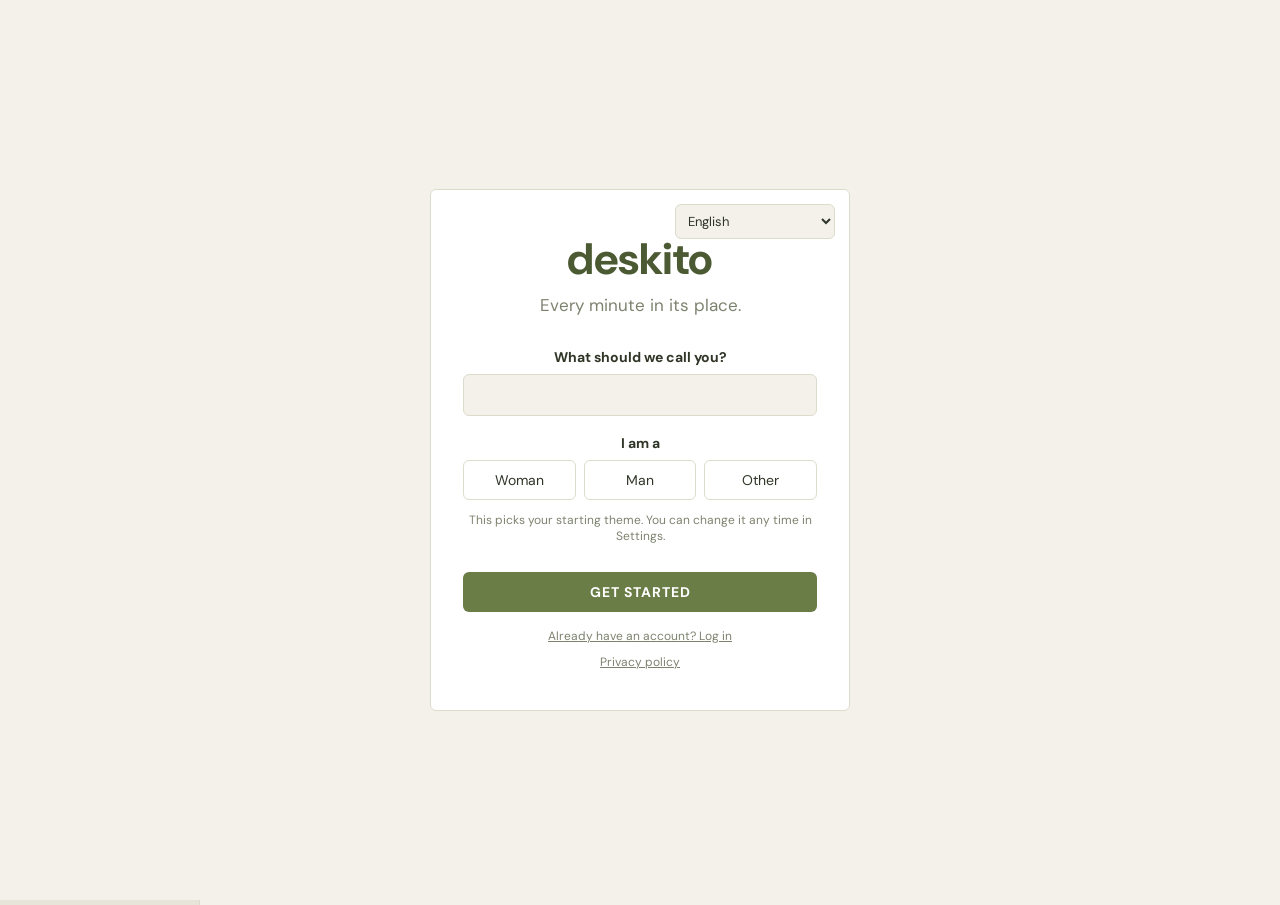
==== commit 0d34bf25: "Move notes to their own page in the menu" ====
--- a/index.html
+++ b/index.html
@@ -32,6 +32,7 @@
     <nav class="sidebar">
       <a href="#" class="nav-item active" data-view="tracker">Time Tracker</a>
       <a href="#" class="nav-item" data-view="calendar">Calendar</a>
+      <a href="#" class="nav-item" data-view="notes">Notes</a>
       <a href="#" class="nav-item" data-view="reports">Reports</a>
       <a href="#" class="nav-item" data-view="projects">Projects</a>
       <a href="#" class="nav-item" data-view="settings">Settings</a>
@@ -191,6 +192,9 @@
               </div>
             </form>
             <ul class="note-list"></ul>
+            <div class="mini-actions">
+              <button type="button" id="notes-open" class="secondary-button small">Open notes</button>
+            </div>
           </div>
         </aside>
       </div>
@@ -214,11 +218,13 @@
         </div>
         <p class="cal-hint">Click an empty spot in the week to plan something at that time.</p>
         <div id="cal-body" class="cal-body"></div>
-
+      </div>
+
+      <div class="view" data-view="notes" hidden>
         <section class="notes-section" data-notes>
           <div class="notes-header">
-            <h2 class="page-title section-title">📝 Notes</h2>
-            <button type="button" class="secondary-button small notes-new">+ New note</button>
+            <h2 class="page-title">Notes</h2>
+            <button type="button" class="start-button notes-new">+ NEW NOTE</button>
           </div>
           <form class="note-form panel" hidden>
             <input class="text-input note-title-input" type="text" placeholder="Title" maxlength="120" required>
--- a/styles.css
+++ b/styles.css
@@ -2854,6 +2854,7 @@
 
   .nav-item[data-view="tracker"]::before { content: "⏱"; }
   .nav-item[data-view="calendar"]::before { content: "📅"; }
+  .nav-item[data-view="notes"]::before { content: "📝"; }
   .nav-item[data-view="reports"]::before { content: "📊"; }
   .nav-item[data-view="projects"]::before { content: "📁"; }
   .nav-item[data-view="settings"]::before { content: "⚙"; }
